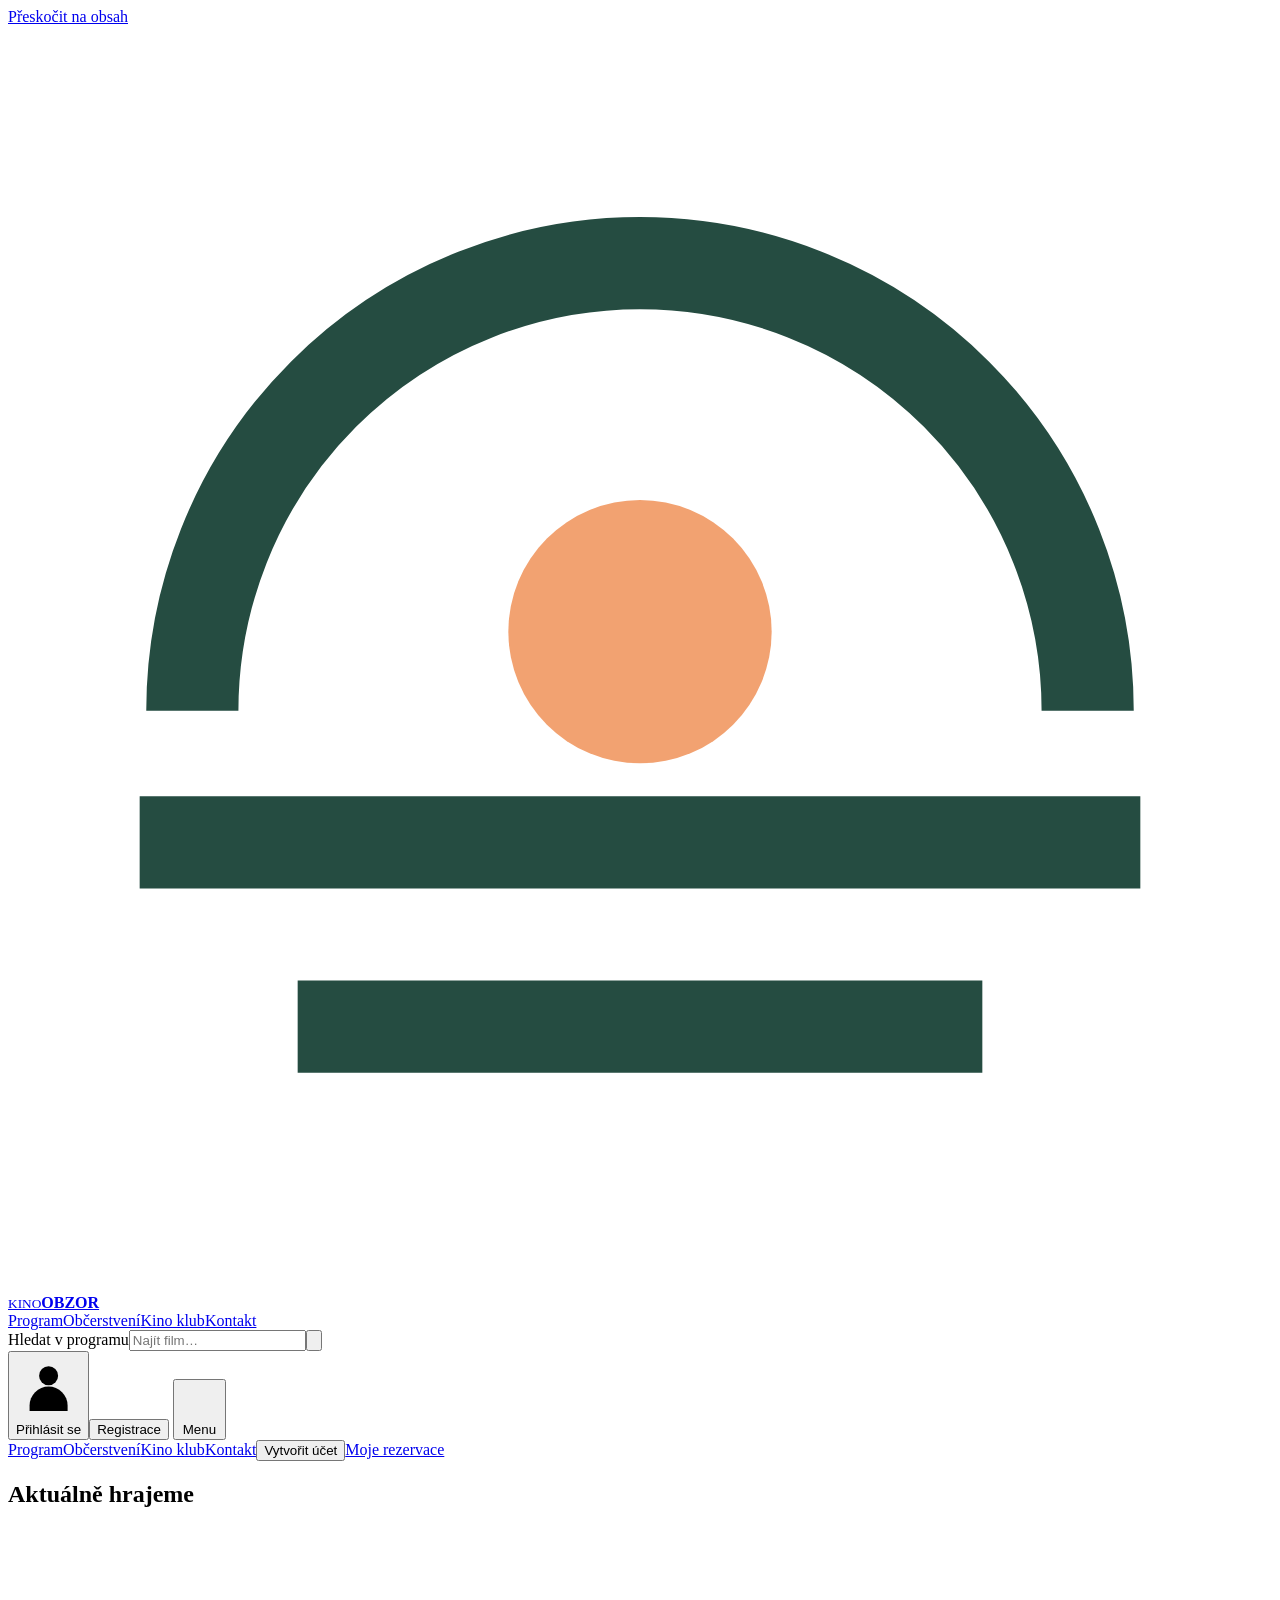
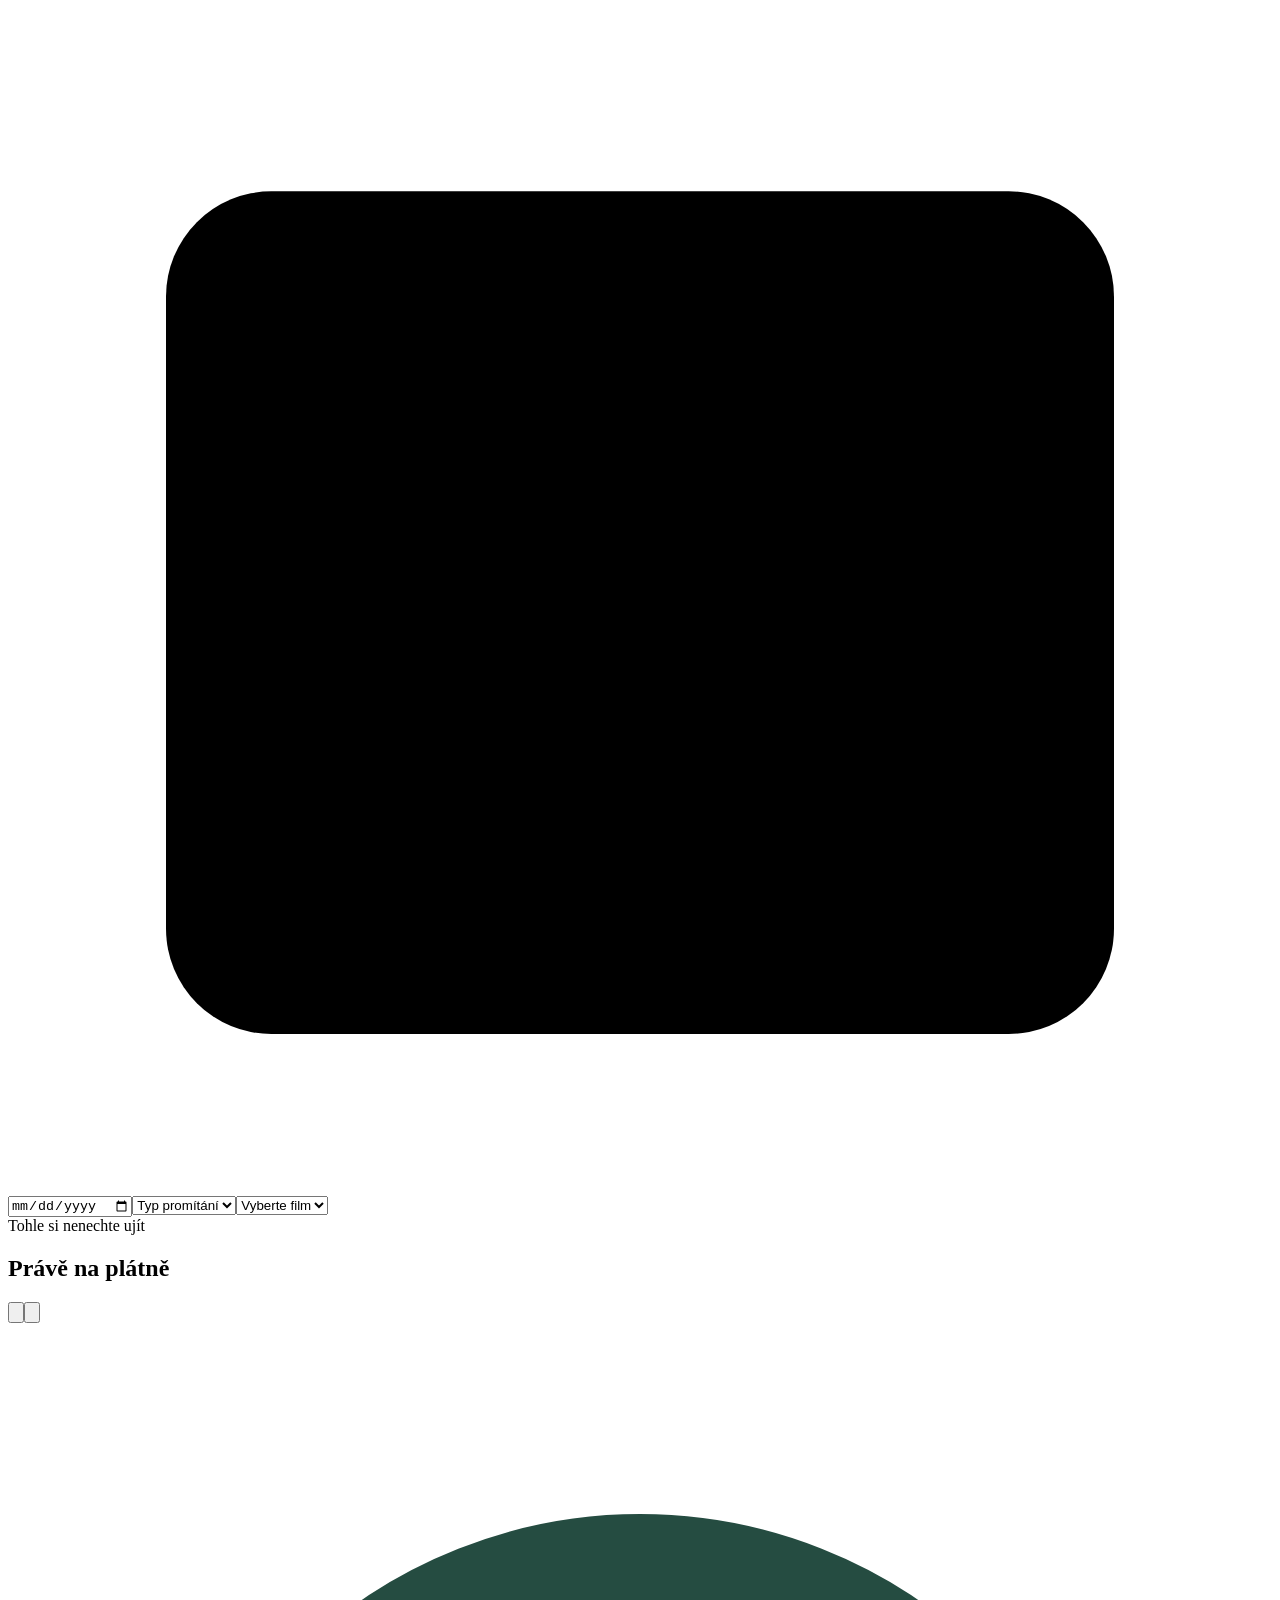
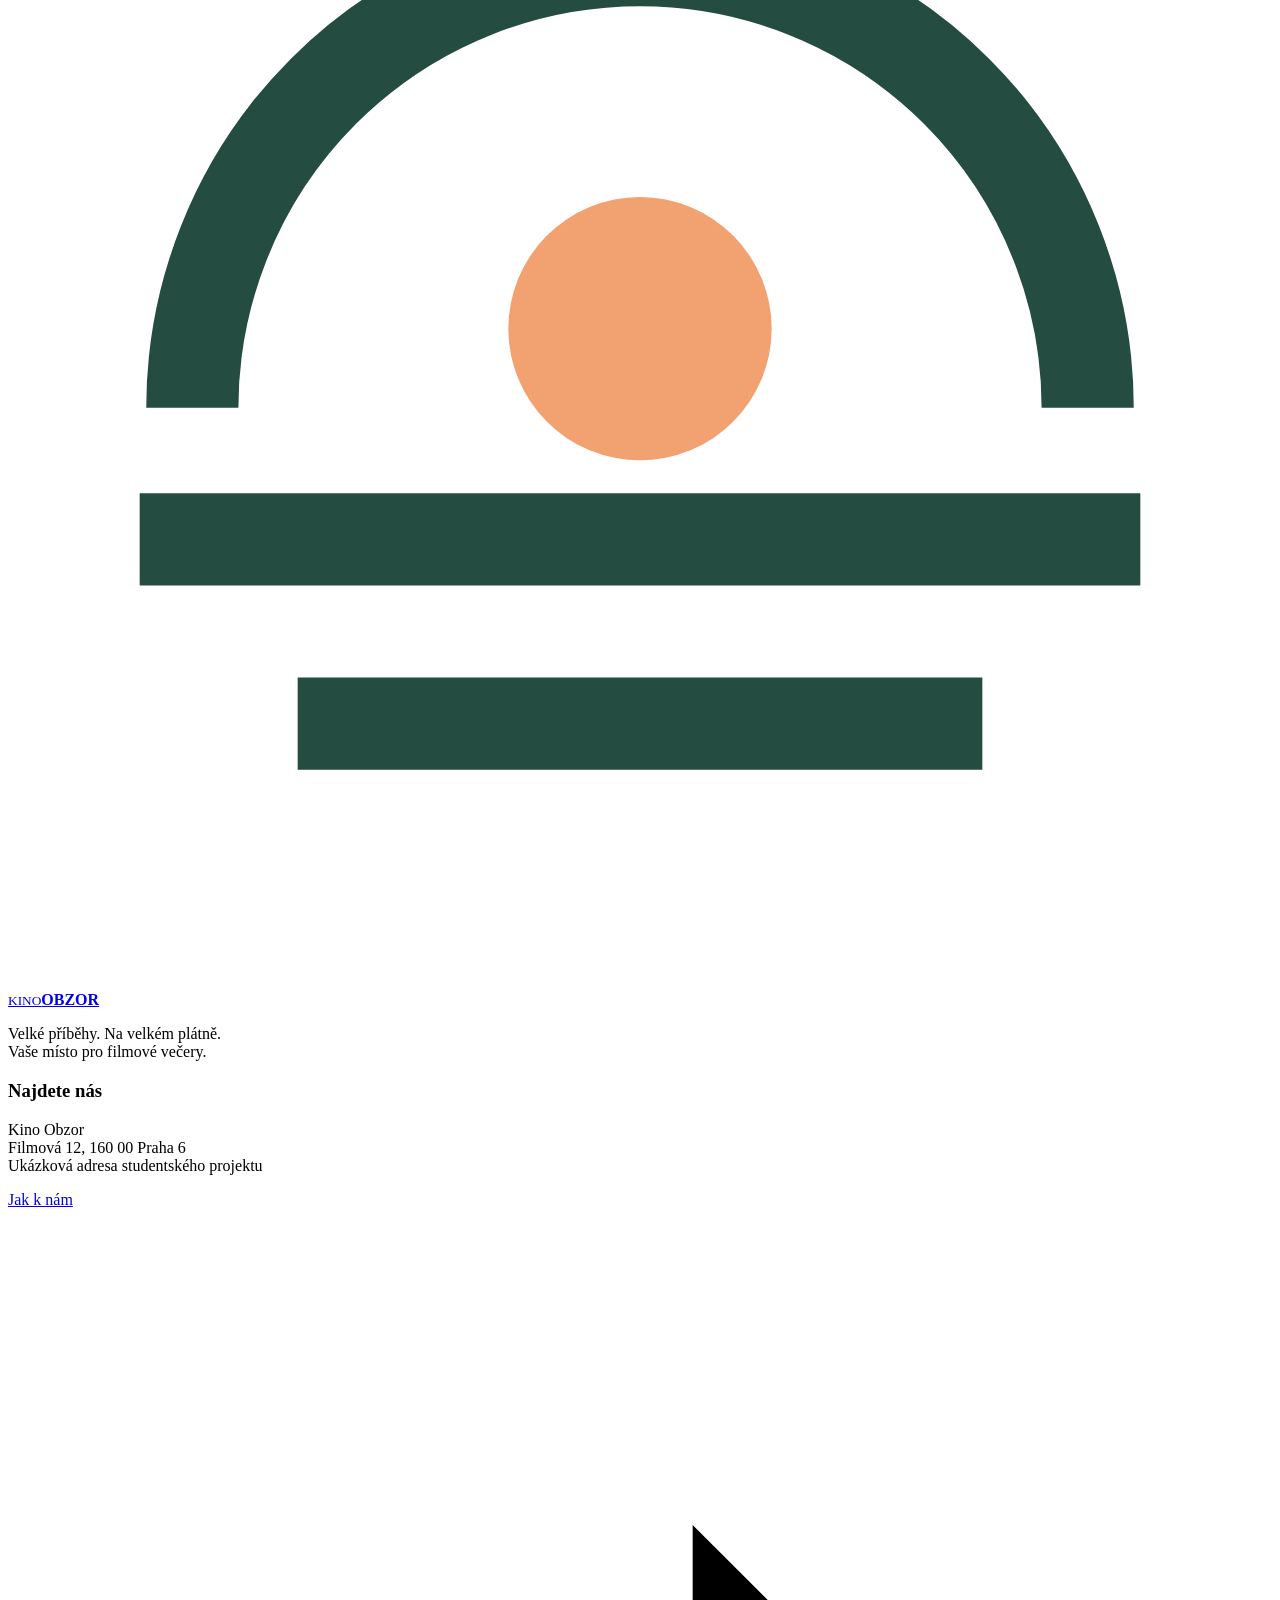
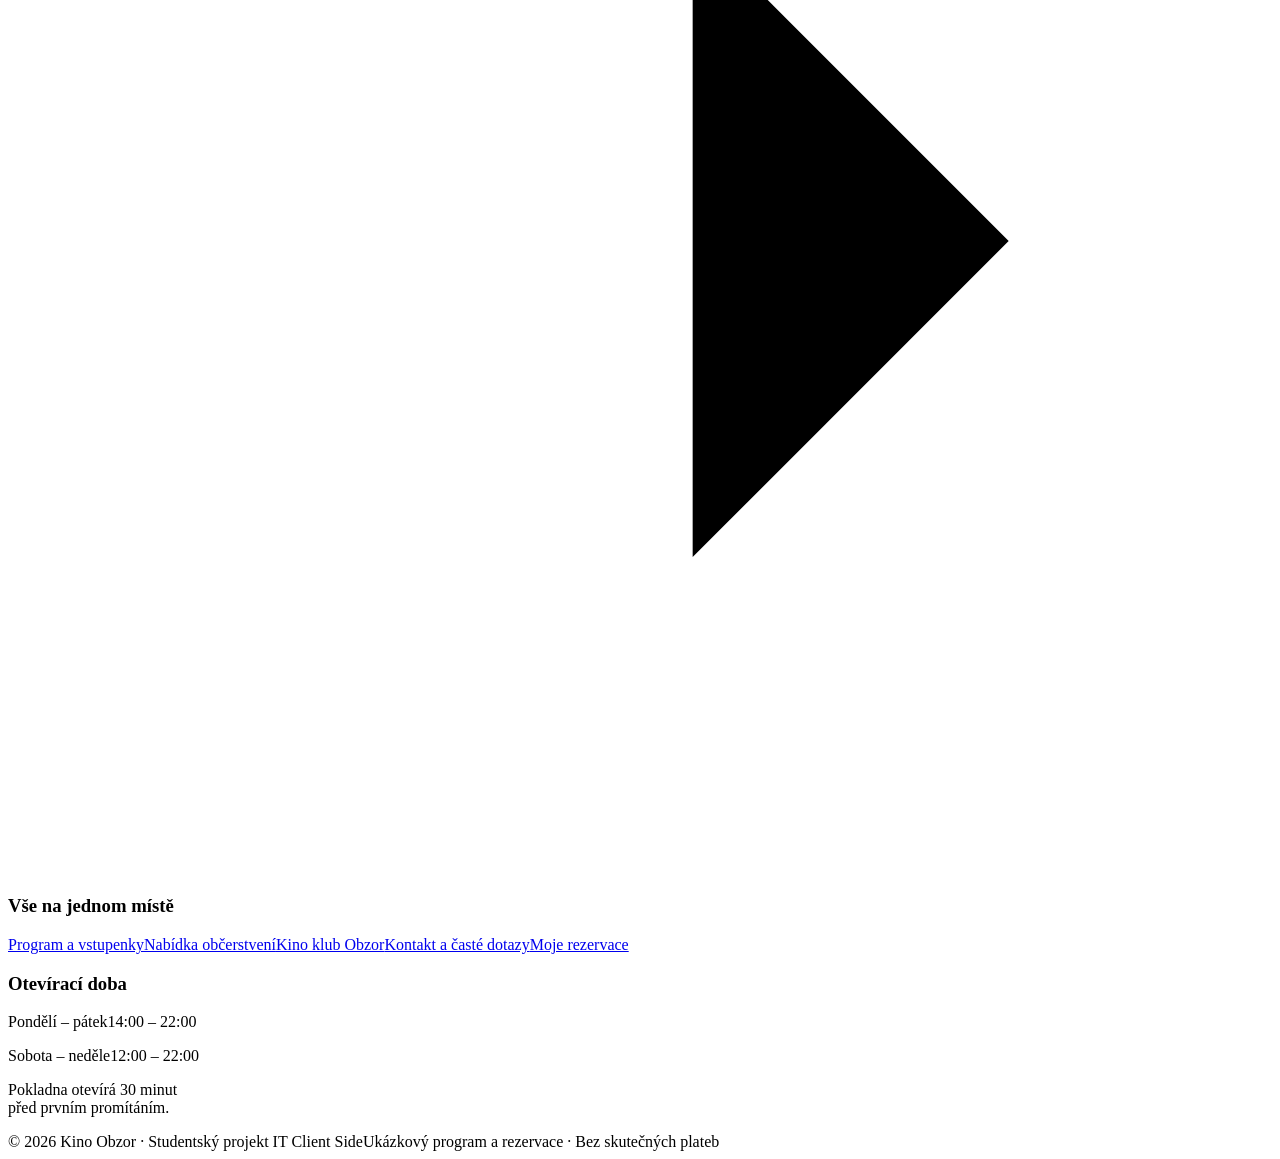
==== index.html @ e01faa25 "Add files via upload" ====
<!doctype html>
<html lang="cs"><head><meta charset="UTF-8"><meta name="viewport" content="width=device-width, initial-scale=1"><meta name="description" content="Kino Obzor: aktuální program, filmy, divadlo a koncerty. Vyberte si svůj příští filmový večer a rezervujte si místo."><meta name="theme-color" content="#101115"><title>Kino Obzor | Velké příběhy na velkém plátně</title><link rel="icon" href="assets/favicon.svg" type="image/svg+xml"><link rel="stylesheet" href="css/style.css?v=4"><link rel="stylesheet" href="css/multiplex.css?v=5"><link rel="stylesheet" href="css/motion.css?v=4"><script src="js/data.js?v=3" defer></script><script src="js/app.js?v=3" defer></script><link rel="stylesheet" href="css/variant.css"><script src="js/variant.js" defer></script></head><body class="page-index"><a class="skip-link" href="#main-content">Přeskočit na obsah</a>
<header class="site-header"><div class="container header-inner"><a class="brand" href="index.html" aria-label="Kino Obzor – úvodní stránka"><svg viewbox="0 0 48 48" aria-hidden="true"><path d="M7 26a17 17 0 0 1 34 0" fill="none" stroke="#254c41" stroke-width="3.5"></path><path d="M5 31h38M11 38h26" stroke="#254c41" stroke-width="3.5"></path><circle cx="24" cy="23" r="5" fill="#f2a271"></circle></svg><span class="brand-name"><small>KINO</small><b>OBZOR</b></span></a>
<nav class="desktop-nav" aria-label="Hlavní navigace"><a href="#program" aria-current="page">Program</a><a href="obcerstveni.html">Občerstvení</a><a href="kino-klub.html">Kino klub</a><a href="kontakt.html">Kontakt</a></nav>
<div class="header-actions"><form class="header-search" action="program.html" role="search"><label for="header-query" class="sr-only">Hledat v programu</label><input id="header-query" name="q" placeholder="Najít film…" maxlength="100"><button aria-label="Vyhledat film"><svg class="icon" viewbox="0 0 24 24" aria-hidden="true"><circle cx="10.5" cy="10.5" r="6.5"></circle><path d="m16 16 4 4"></path></svg></button></form>
<button class="login-link" data-auth="login"><svg class="icon" viewbox="0 0 24 24" aria-hidden="true"><circle cx="12" cy="8" r="3.5"></circle><path d="M5 21v-2a7 7 0 0 1 14 0v2"></path></svg><span>Přihlásit se</span></button><button class="btn" data-auth="register">Registrace</button>
<button class="menu-button" aria-expanded="false" aria-controls="mobile-nav"><svg class="icon" viewbox="0 0 24 24" aria-hidden="true"><path d="M4 6h16M4 12h16M4 18h16"></path></svg> Menu</button></div>
</div><nav id="mobile-nav" class="mobile-nav" aria-label="Mobilní navigace"><a href="#program" aria-current="page">Program</a><a href="obcerstveni.html">Občerstvení</a><a href="kino-klub.html">Kino klub</a><a href="kontakt.html">Kontakt</a><button data-auth="register">Vytvořit účet</button><a href="ucet.html">Moje rezervace</a></nav></header><main id="main-content" tabindex="-1"><noscript><p class="noscript-note">Pro interaktivní program, formuláře a rezervace prosím zapněte JavaScript.</p></noscript><div class="container"><section class="schedule" id="program"><h1>Aktuálně hrajeme</h1><div class="tools"><div id="day-tabs" aria-label="Začátek programu"></div><label class="calendar" title="Vybrat datum"><svg class="icon" viewBox="0 0 24 24"><rect x="3" y="5" width="18" height="16" rx="2"/><path d="M7 3v4m10-4v4M3 11h18"/></svg><input type="date" id="calendar" aria-label="Vybrat datum"></label><select id="format" aria-label="Typ promítání"><option value="">Typ promítání</option><option>2D</option><option>3D</option></select><select id="film" aria-label="Vyberte film"><option value="">Vyberte film</option></select></div><div id="lineup" aria-live="polite"></div><nav class="pagination" id="pages" aria-label="Stránkování programu"></nav></section><section class="poster-section" aria-labelledby="poster-heading"><div class="section-top poster-head"><div><span class="eyebrow muted">Tohle si nenechte ujít</span><h2 id="poster-heading">Právě na plátně</h2></div><div class="carousel-controls"><button class="icon-btn" id="poster-prev" aria-label="Předchozí filmy"><svg class="icon" viewbox="0 0 24 24" aria-hidden="true"><path d="m14 6-6 6 6 6"></path></svg></button><button class="icon-btn" id="poster-next" aria-label="Další filmy"><svg class="icon" viewbox="0 0 24 24" aria-hidden="true"><path d="m10 6 6 6-6 6"></path></svg></button></div></div><div class="poster-track" id="poster-track"></div></section></div></main><footer class="site-footer"><div class="container"><div class="footer-grid"><div><a class="brand" href="index.html" aria-label="Kino Obzor – úvodní stránka"><svg viewbox="0 0 48 48" aria-hidden="true"><path d="M7 26a17 17 0 0 1 34 0" fill="none" stroke="#254c41" stroke-width="3.5"></path><path d="M5 31h38M11 38h26" stroke="#254c41" stroke-width="3.5"></path><circle cx="24" cy="23" r="5" fill="#f2a271"></circle></svg><span class="brand-name"><small>KINO</small><b>OBZOR</b></span></a><p>Velké příběhy. Na velkém plátně.<br>Vaše místo pro filmové večery.</p></div><div><h3>Najdete nás</h3><p>Kino Obzor<br>Filmová 12, 160 00 Praha 6<br>Ukázková adresa studentského projektu</p><a href="kontakt.html" class="text-link">Jak k nám <svg class="icon" viewbox="0 0 24 24" aria-hidden="true"><path d="M5 12h14m-6-6 6 6-6 6"></path></svg></a></div><div><h3>Vše na jednom místě</h3><div class="footer-links"><a href="program.html">Program a vstupenky</a><a href="obcerstveni.html">Nabídka občerstvení</a><a href="kino-klub.html">Kino klub Obzor</a><a href="kontakt.html">Kontakt a časté dotazy</a><a href="ucet.html">Moje rezervace</a></div></div><div><h3>Otevírací doba</h3><p class="footer-hours"><span>Pondělí – pátek</span><span>14:00 – 22:00</span></p><p class="footer-hours"><span>Sobota – neděle</span><span>12:00 – 22:00</span></p><p style="margin-top:12px">Pokladna otevírá 30 minut<br>před prvním promítáním.</p></div></div><div class="footer-bottom"><span>© 2026 Kino Obzor · Studentský projekt IT Client Side</span><span>Ukázkový program a rezervace · Bez skutečných plateb</span></div></div></footer><dialog id="auth-dialog" class="dialog" aria-labelledby="auth-title"><button class="dialog-close" data-close-dialog aria-label="Zavřít okno"><svg class="icon" viewbox="0 0 24 24" aria-hidden="true"><path d="m6 6 12 12M6 18 18 6"></path></svg></button><span class="eyebrow">Kino klub Obzor</span><h2 id="auth-title">Vítejte zpátky.</h2><p id="auth-description">Přihlaste se a mějte své filmové večery na jednom místě.</p><form id="auth-form" novalidate><div class="form-field" id="auth-name-field" hidden><label for="auth-name">Vaše jméno</label><input id="auth-name" name="name" autocomplete="given-name" maxlength="60"><span class="form-error" id="auth-name-error"></span></div><div class="form-field"><label for="auth-email">E-mail</label><input id="auth-email" name="email" type="email" autocomplete="email" required maxlength="150" placeholder="vas@email.cz" aria-describedby="auth-email-error"><span class="form-error" id="auth-email-error"></span></div><div class="form-field" id="auth-password-field"><label for="auth-password">Heslo</label><input id="auth-password" name="password" type="password" autocomplete="current-password" required minlength="8" maxlength="128" placeholder="Alespoň 8 znaků" aria-describedby="auth-password-error"><span class="form-error" id="auth-password-error"></span></div><div class="form-field" id="auth-confirm-field" hidden><label for="auth-confirm">Heslo znovu</label><input id="auth-confirm" name="confirm" type="password" autocomplete="new-password" maxlength="128" aria-describedby="auth-confirm-error"><span class="form-error" id="auth-confirm-error"></span></div><button class="forgot-button" type="button" data-auth="reset">Zapomenuté heslo?</button><div id="auth-error" class="form-error" role="alert"></div><button id="auth-submit" type="submit" class="btn full-width">Přihlásit se <svg class="icon" viewbox="0 0 24 24" aria-hidden="true"><path d="M5 12h14m-6-6 6 6-6 6"></path></svg></button></form><div id="auth-switch" class="dialog-switch"></div><p class="demo-note">Studentská demonstrace: použijte smyšlený e-mail a testovací heslo. Účet funguje pouze v tomto prohlížeči. Nevzniká skutečný účet kina.</p></dialog>
<dialog id="trailer-dialog" class="dialog trailer-dialog" aria-labelledby="trailer-title"><button class="dialog-close" data-close-dialog aria-label="Zavřít ukázku"><svg class="icon" viewbox="0 0 24 24" aria-hidden="true"><path d="m6 6 12 12M6 18 18 6"></path></svg></button><span class="eyebrow">Malá ochutnávka příběhu</span><h2 id="trailer-title">Filmová ukázka</h2><div id="trailer-content"></div><p class="trailer-note">Autorská textová upoutávka k fiktivnímu filmu. V hotovém webu zde může být přehrávač skutečného traileru.</p></dialog>
<dialog id="confirm-dialog" class="dialog confirmation-dialog" aria-labelledby="confirm-title"><h2 id="confirm-title">Zrušit rezervaci?</h2><p>Vybraná místa se znovu uvolní. Tuto rezervaci pak už nebude možné obnovit.</p><div class="action-row"><button class="btn btn-light" data-close-dialog>Ponechat rezervaci</button><button id="confirm-cancel" class="btn">Zrušit rezervaci</button></div></dialog>
<div id="toast" class="toast" role="status" hidden></div></body></html>
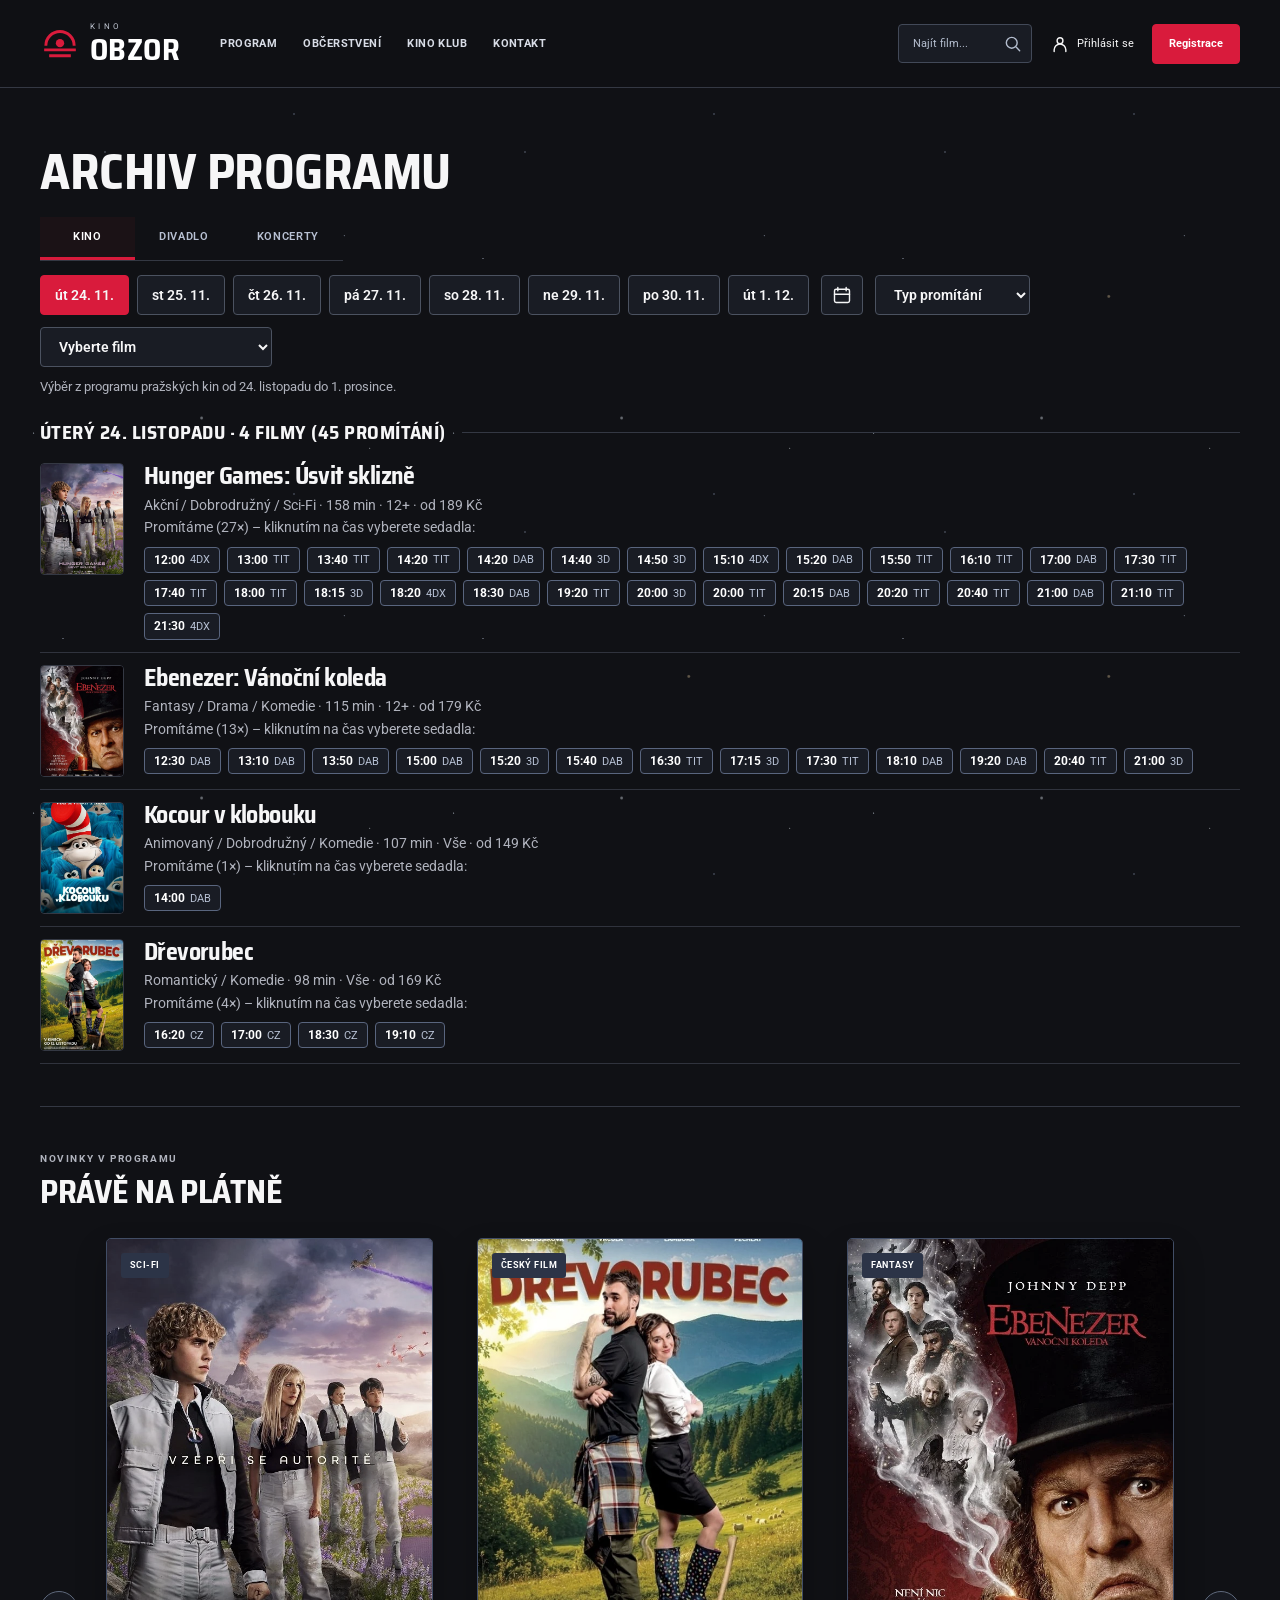
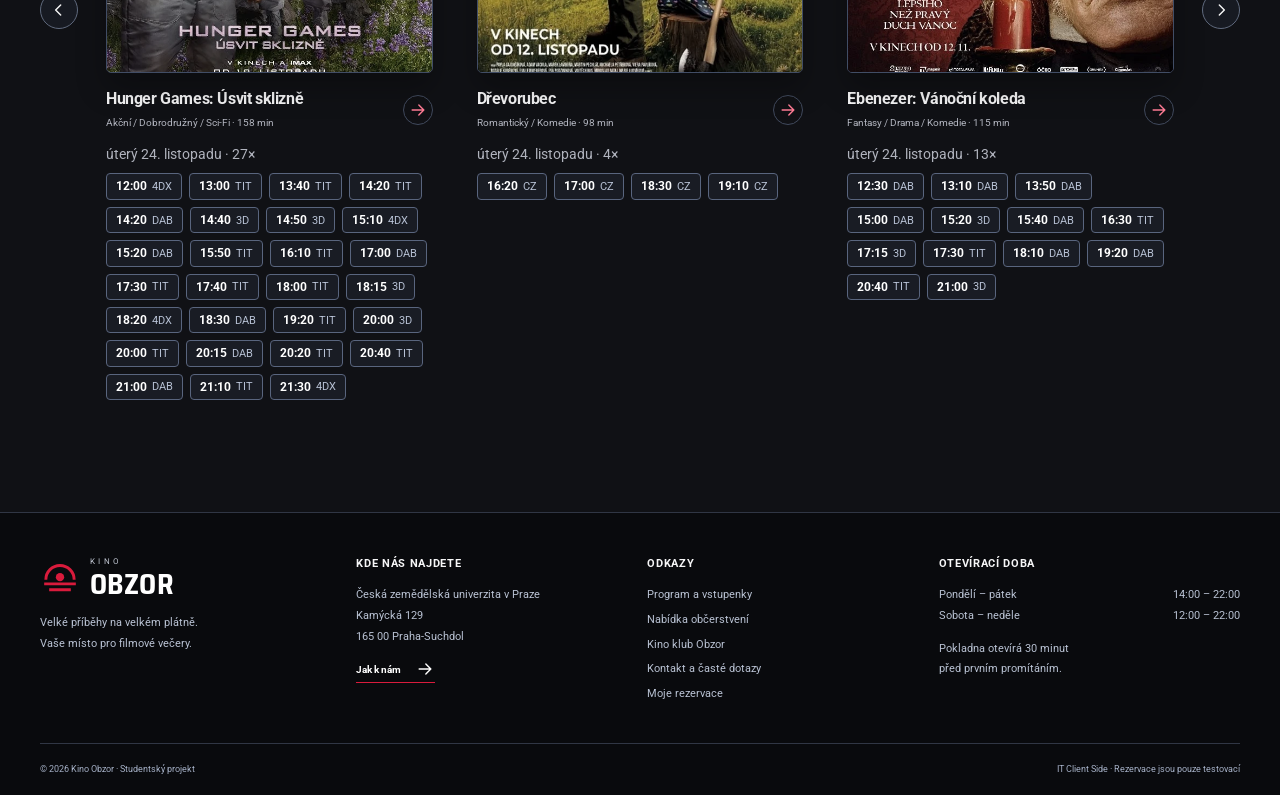
==== commit faea62e8: "Add files via upload" ====
--- a/index.html
+++ b/index.html
@@ -1,11 +1,215 @@
-<!doctype html>
-<html lang="cs"><head><meta charset="UTF-8"><meta name="viewport" content="width=device-width, initial-scale=1"><meta name="description" content="Kino Obzor: aktuální program, filmy, divadlo a koncerty. Vyberte si svůj příští filmový večer a rezervujte si místo."><meta name="theme-color" content="#101115"><title>Kino Obzor | Velké příběhy na velkém plátně</title><link rel="icon" href="assets/favicon.svg" type="image/svg+xml"><link rel="stylesheet" href="css/style.css?v=4"><link rel="stylesheet" href="css/multiplex.css?v=5"><link rel="stylesheet" href="css/motion.css?v=4"><script src="js/data.js?v=3" defer></script><script src="js/app.js?v=3" defer></script><link rel="stylesheet" href="css/variant.css"><script src="js/variant.js" defer></script></head><body class="page-index"><a class="skip-link" href="#main-content">Přeskočit na obsah</a>
-<header class="site-header"><div class="container header-inner"><a class="brand" href="index.html" aria-label="Kino Obzor – úvodní stránka"><svg viewbox="0 0 48 48" aria-hidden="true"><path d="M7 26a17 17 0 0 1 34 0" fill="none" stroke="#254c41" stroke-width="3.5"></path><path d="M5 31h38M11 38h26" stroke="#254c41" stroke-width="3.5"></path><circle cx="24" cy="23" r="5" fill="#f2a271"></circle></svg><span class="brand-name"><small>KINO</small><b>OBZOR</b></span></a>
-<nav class="desktop-nav" aria-label="Hlavní navigace"><a href="#program" aria-current="page">Program</a><a href="obcerstveni.html">Občerstvení</a><a href="kino-klub.html">Kino klub</a><a href="kontakt.html">Kontakt</a></nav>
-<div class="header-actions"><form class="header-search" action="program.html" role="search"><label for="header-query" class="sr-only">Hledat v programu</label><input id="header-query" name="q" placeholder="Najít film…" maxlength="100"><button aria-label="Vyhledat film"><svg class="icon" viewbox="0 0 24 24" aria-hidden="true"><circle cx="10.5" cy="10.5" r="6.5"></circle><path d="m16 16 4 4"></path></svg></button></form>
-<button class="login-link" data-auth="login"><svg class="icon" viewbox="0 0 24 24" aria-hidden="true"><circle cx="12" cy="8" r="3.5"></circle><path d="M5 21v-2a7 7 0 0 1 14 0v2"></path></svg><span>Přihlásit se</span></button><button class="btn" data-auth="register">Registrace</button>
-<button class="menu-button" aria-expanded="false" aria-controls="mobile-nav"><svg class="icon" viewbox="0 0 24 24" aria-hidden="true"><path d="M4 6h16M4 12h16M4 18h16"></path></svg> Menu</button></div>
-</div><nav id="mobile-nav" class="mobile-nav" aria-label="Mobilní navigace"><a href="#program" aria-current="page">Program</a><a href="obcerstveni.html">Občerstvení</a><a href="kino-klub.html">Kino klub</a><a href="kontakt.html">Kontakt</a><button data-auth="register">Vytvořit účet</button><a href="ucet.html">Moje rezervace</a></nav></header><main id="main-content" tabindex="-1"><noscript><p class="noscript-note">Pro interaktivní program, formuláře a rezervace prosím zapněte JavaScript.</p></noscript><div class="container"><section class="schedule" id="program"><h1>Aktuálně hrajeme</h1><div class="tools"><div id="day-tabs" aria-label="Začátek programu"></div><label class="calendar" title="Vybrat datum"><svg class="icon" viewBox="0 0 24 24"><rect x="3" y="5" width="18" height="16" rx="2"/><path d="M7 3v4m10-4v4M3 11h18"/></svg><input type="date" id="calendar" aria-label="Vybrat datum"></label><select id="format" aria-label="Typ promítání"><option value="">Typ promítání</option><option>2D</option><option>3D</option></select><select id="film" aria-label="Vyberte film"><option value="">Vyberte film</option></select></div><div id="lineup" aria-live="polite"></div><nav class="pagination" id="pages" aria-label="Stránkování programu"></nav></section><section class="poster-section" aria-labelledby="poster-heading"><div class="section-top poster-head"><div><span class="eyebrow muted">Tohle si nenechte ujít</span><h2 id="poster-heading">Právě na plátně</h2></div><div class="carousel-controls"><button class="icon-btn" id="poster-prev" aria-label="Předchozí filmy"><svg class="icon" viewbox="0 0 24 24" aria-hidden="true"><path d="m14 6-6 6 6 6"></path></svg></button><button class="icon-btn" id="poster-next" aria-label="Další filmy"><svg class="icon" viewbox="0 0 24 24" aria-hidden="true"><path d="m10 6 6 6-6 6"></path></svg></button></div></div><div class="poster-track" id="poster-track"></div></section></div></main><footer class="site-footer"><div class="container"><div class="footer-grid"><div><a class="brand" href="index.html" aria-label="Kino Obzor – úvodní stránka"><svg viewbox="0 0 48 48" aria-hidden="true"><path d="M7 26a17 17 0 0 1 34 0" fill="none" stroke="#254c41" stroke-width="3.5"></path><path d="M5 31h38M11 38h26" stroke="#254c41" stroke-width="3.5"></path><circle cx="24" cy="23" r="5" fill="#f2a271"></circle></svg><span class="brand-name"><small>KINO</small><b>OBZOR</b></span></a><p>Velké příběhy. Na velkém plátně.<br>Vaše místo pro filmové večery.</p></div><div><h3>Najdete nás</h3><p>Kino Obzor<br>Filmová 12, 160 00 Praha 6<br>Ukázková adresa studentského projektu</p><a href="kontakt.html" class="text-link">Jak k nám <svg class="icon" viewbox="0 0 24 24" aria-hidden="true"><path d="M5 12h14m-6-6 6 6-6 6"></path></svg></a></div><div><h3>Vše na jednom místě</h3><div class="footer-links"><a href="program.html">Program a vstupenky</a><a href="obcerstveni.html">Nabídka občerstvení</a><a href="kino-klub.html">Kino klub Obzor</a><a href="kontakt.html">Kontakt a časté dotazy</a><a href="ucet.html">Moje rezervace</a></div></div><div><h3>Otevírací doba</h3><p class="footer-hours"><span>Pondělí – pátek</span><span>14:00 – 22:00</span></p><p class="footer-hours"><span>Sobota – neděle</span><span>12:00 – 22:00</span></p><p style="margin-top:12px">Pokladna otevírá 30 minut<br>před prvním promítáním.</p></div></div><div class="footer-bottom"><span>© 2026 Kino Obzor · Studentský projekt IT Client Side</span><span>Ukázkový program a rezervace · Bez skutečných plateb</span></div></div></footer><dialog id="auth-dialog" class="dialog" aria-labelledby="auth-title"><button class="dialog-close" data-close-dialog aria-label="Zavřít okno"><svg class="icon" viewbox="0 0 24 24" aria-hidden="true"><path d="m6 6 12 12M6 18 18 6"></path></svg></button><span class="eyebrow">Kino klub Obzor</span><h2 id="auth-title">Vítejte zpátky.</h2><p id="auth-description">Přihlaste se a mějte své filmové večery na jednom místě.</p><form id="auth-form" novalidate><div class="form-field" id="auth-name-field" hidden><label for="auth-name">Vaše jméno</label><input id="auth-name" name="name" autocomplete="given-name" maxlength="60"><span class="form-error" id="auth-name-error"></span></div><div class="form-field"><label for="auth-email">E-mail</label><input id="auth-email" name="email" type="email" autocomplete="email" required maxlength="150" placeholder="vas@email.cz" aria-describedby="auth-email-error"><span class="form-error" id="auth-email-error"></span></div><div class="form-field" id="auth-password-field"><label for="auth-password">Heslo</label><input id="auth-password" name="password" type="password" autocomplete="current-password" required minlength="8" maxlength="128" placeholder="Alespoň 8 znaků" aria-describedby="auth-password-error"><span class="form-error" id="auth-password-error"></span></div><div class="form-field" id="auth-confirm-field" hidden><label for="auth-confirm">Heslo znovu</label><input id="auth-confirm" name="confirm" type="password" autocomplete="new-password" maxlength="128" aria-describedby="auth-confirm-error"><span class="form-error" id="auth-confirm-error"></span></div><button class="forgot-button" type="button" data-auth="reset">Zapomenuté heslo?</button><div id="auth-error" class="form-error" role="alert"></div><button id="auth-submit" type="submit" class="btn full-width">Přihlásit se <svg class="icon" viewbox="0 0 24 24" aria-hidden="true"><path d="M5 12h14m-6-6 6 6-6 6"></path></svg></button></form><div id="auth-switch" class="dialog-switch"></div><p class="demo-note">Studentská demonstrace: použijte smyšlený e-mail a testovací heslo. Účet funguje pouze v tomto prohlížeči. Nevzniká skutečný účet kina.</p></dialog>
-<dialog id="trailer-dialog" class="dialog trailer-dialog" aria-labelledby="trailer-title"><button class="dialog-close" data-close-dialog aria-label="Zavřít ukázku"><svg class="icon" viewbox="0 0 24 24" aria-hidden="true"><path d="m6 6 12 12M6 18 18 6"></path></svg></button><span class="eyebrow">Malá ochutnávka příběhu</span><h2 id="trailer-title">Filmová ukázka</h2><div id="trailer-content"></div><p class="trailer-note">Autorská textová upoutávka k fiktivnímu filmu. V hotovém webu zde může být přehrávač skutečného traileru.</p></dialog>
-<dialog id="confirm-dialog" class="dialog confirmation-dialog" aria-labelledby="confirm-title"><h2 id="confirm-title">Zrušit rezervaci?</h2><p>Vybraná místa se znovu uvolní. Tuto rezervaci pak už nebude možné obnovit.</p><div class="action-row"><button class="btn btn-light" data-close-dialog>Ponechat rezervaci</button><button id="confirm-cancel" class="btn">Zrušit rezervaci</button></div></dialog>
-<div id="toast" class="toast" role="status" hidden></div></body></html>+<!DOCTYPE html>
+<html lang="cs">
+  <head>
+    <meta charset="UTF-8">
+    <meta name="viewport" content="width=device-width, initial-scale=1.0">
+    <meta name="description" content="Kino Obzor – aktuální program, filmy, divadlo a koncerty. Vyberte si projekci a rezervujte si místa.">
+    <title>Kino Obzor | Velké příběhy na velkém plátně</title>
+    <link rel="icon" href="assets/favicon.svg" type="image/svg+xml">
+    <link rel="stylesheet" href="css/style.css">
+    <script src="js/kino.js" defer></script>
+    <script src="js/variant.js" defer></script><link rel="stylesheet" href="css/variant.css">
+  </head>
+  <body class="page-index">
+    <header class="site-header">
+      <div class="container header-inner">
+        <a class="brand" href="index.html">
+          <svg viewBox="0 0 48 48">
+            <path d="M7 26a17 17 0 0 1 34 0" fill="none" stroke="#d91b3c" stroke-width="3.5"></path>
+            <path d="M5 31h38M11 38h26" stroke="#d91b3c" stroke-width="3.5"></path>
+            <circle cx="24" cy="23" r="5" fill="#d91b3c"></circle>
+          </svg>
+          <span class="brand-name">
+            <small>KINO</small>
+            <b>OBZOR</b>
+          </span>
+        </a>
+        <nav class="desktop-nav">
+          <a href="program.html">Program</a>
+          <a href="obcerstveni.html">Občerstvení</a>
+          <a href="kino-klub.html">Kino klub</a>
+          <a href="kontakt.html">Kontakt</a>
+        </nav>
+        <div class="header-actions">
+          <form class="header-search" action="program.html">
+            <input id="header-query" name="q" placeholder="Najít film..." maxlength="80">
+            <button type="submit" aria-label="Hledat">
+              <svg class="icon" viewBox="0 0 24 24">
+                <circle cx="10.5" cy="10.5" r="6.5"></circle>
+                <path d="m16 16 4 4"></path>
+              </svg>
+            </button>
+          </form>
+          <button type="button" class="login-link" data-auth="login">
+            <svg class="icon" viewBox="0 0 24 24">
+              <circle cx="12" cy="8" r="3.5"></circle>
+              <path d="M5 21v-2a7 7 0 0 1 14 0v2"></path>
+            </svg>
+            <span>Přihlásit se</span>
+          </button>
+          <button type="button" class="btn" data-auth="register">Registrace</button>
+          <button type="button" class="menu-button" aria-expanded="false">
+            <svg class="icon" viewBox="0 0 24 24">
+              <path d="M4 6h16M4 12h16M4 18h16"></path>
+            </svg>
+            Menu
+          </button>
+        </div>
+      </div>
+      <nav id="mobile-nav" class="mobile-nav">
+        <a href="program.html">Program</a>
+        <a href="obcerstveni.html">Občerstvení</a>
+        <a href="kino-klub.html">Kino klub</a>
+        <a href="kontakt.html">Kontakt</a>
+        <button type="button" data-auth="register">Vytvořit účet</button>
+        <a href="ucet.html">Moje rezervace</a>
+      </nav>
+    </header>
+    <main id="main-content">
+      <div class="container hero-wrap">
+        <section class="schedule" id="program"><h1 id="schedule-title">Aktuálně hrajeme</h1><div class="segmented" aria-label="Druh události"><button type="button" data-kind="kino" aria-pressed="true">Kino</button><button type="button" data-kind="divadlo" aria-pressed="false">Divadlo</button><button type="button" data-kind="koncert" aria-pressed="false">Koncerty</button></div><div class="tools"><div id="day-tabs" aria-label="Začátek programu"></div><label class="calendar" title="Vybrat datum"><svg class="icon" viewBox="0 0 24 24"><rect x="3" y="5" width="18" height="16" rx="2"/><path d="M7 3v4m10-4v4M3 11h18"/></svg><input type="date" id="calendar" aria-label="Vybrat datum"></label><select id="format" aria-label="Typ promítání"><option value="">Typ promítání</option><option>2D</option><option>3D</option><option>4DX 2D</option></select><select id="film" aria-label="Vyberte film"><option value="">Vyberte film</option></select></div><p id="period" class="muted"></p><div id="lineup" aria-live="polite"></div><nav class="pagination" id="pages" aria-label="Stránkování programu"></nav></section>
+
+<section class="poster-section">
+          <div class="section-top poster-head">
+            <div>
+              <span class="section-label muted">Novinky v programu</span>
+              <h2 id="poster-heading">Právě na plátně</h2>
+            </div>
+            <div class="carousel-controls">
+              <button type="button" class="icon-btn" id="poster-prev" aria-label="Předchozí filmy">
+                <svg class="icon" viewBox="0 0 24 24">
+                  <path d="m14 6-6 6 6 6"></path>
+                </svg>
+              </button>
+              <button type="button" class="icon-btn" id="poster-next" aria-label="Další filmy">
+                <svg class="icon" viewBox="0 0 24 24">
+                  <path d="m10 6 6 6-6 6"></path>
+                </svg>
+              </button>
+            </div>
+          </div>
+          <div class="poster-track" id="poster-track"></div>
+        </section>
+
+
+      </div>
+    </main>
+    <footer class="site-footer">
+      <div class="container">
+        <div class="footer-grid">
+          <div>
+            <a class="brand" href="index.html">
+              <svg viewBox="0 0 48 48">
+                <path d="M7 26a17 17 0 0 1 34 0" fill="none" stroke="#d91b3c" stroke-width="3.5"></path>
+                <path d="M5 31h38M11 38h26" stroke="#d91b3c" stroke-width="3.5"></path>
+                <circle cx="24" cy="23" r="5" fill="#d91b3c"></circle>
+              </svg>
+              <span class="brand-name">
+                <small>KINO</small>
+                <b>OBZOR</b>
+              </span>
+            </a>
+            <p>
+              Velké příběhy na velkém plátně.<br>
+              Vaše místo pro filmové večery.
+            </p>
+          </div>
+          <div>
+            <h3>Kde nás najdete</h3>
+            <p>
+              Česká zemědělská univerzita v Praze<br>
+              Kamýcká 129<br>
+              165 00 Praha-Suchdol
+            </p>
+            <a href="kontakt.html" class="text-link">
+              Jak k nám
+              <svg class="icon" viewBox="0 0 24 24">
+                <path d="M5 12h14m-6-6 6 6-6 6"></path>
+              </svg>
+            </a>
+          </div>
+          <div>
+            <h3>Odkazy</h3>
+            <div class="footer-links">
+              <a href="program.html">Program a vstupenky</a>
+              <a href="obcerstveni.html">Nabídka občerstvení</a>
+              <a href="kino-klub.html">Kino klub Obzor</a>
+              <a href="kontakt.html">Kontakt a časté dotazy</a>
+              <a href="ucet.html">Moje rezervace</a>
+            </div>
+          </div>
+          <div>
+            <h3>Otevírací doba</h3>
+            <p class="footer-hours">
+              <span>Pondělí – pátek</span>
+              <span>14:00 – 22:00</span>
+            </p>
+            <p class="footer-hours">
+              <span>Sobota – neděle</span>
+              <span>12:00 – 22:00</span>
+            </p>
+            <p class="opening-note">
+              Pokladna otevírá 30 minut<br>
+              před prvním promítáním.
+            </p>
+          </div>
+        </div>
+        <div class="footer-bottom">
+          <span>© 2026 Kino Obzor · Studentský projekt</span>
+          <span>IT Client Side · Rezervace jsou pouze testovací</span>
+        </div>
+      </div>
+    </footer>
+    <dialog id="auth-dialog" class="dialog">
+      <button type="button" class="dialog-close" data-close-dialog aria-label="Zavřít">
+        <svg class="icon" viewBox="0 0 24 24">
+          <path d="m6 6 12 12M6 18 18 6"></path>
+        </svg>
+      </button>
+      <span class="section-label">Kino klub Obzor</span>
+      <h2 id="auth-title">Přihlášení</h2>
+      <p id="auth-description">Přihlaste se ke svému účtu a spravujte své rezervace.</p>
+      <form id="auth-form" novalidate>
+        <div class="form-field" id="auth-name-field" hidden>
+          <label for="auth-name">Jméno</label>
+          <input id="auth-name" name="name" maxlength="60">
+          <span class="form-error" id="auth-name-error"></span>
+        </div>
+        <div class="form-field">
+          <label for="auth-email">E-mail</label>
+          <input id="auth-email" name="email" type="email" required placeholder="vas@email.cz">
+          <span class="form-error" id="auth-email-error"></span>
+        </div>
+        <div class="form-field" id="auth-password-field">
+          <label for="auth-password">Heslo</label>
+          <input id="auth-password" name="password" type="password" required minlength="6" placeholder="Alespoň 6 znaků">
+          <span class="form-error" id="auth-password-error"></span>
+        </div>
+        <div class="form-field" id="auth-confirm-field" hidden>
+          <label for="auth-confirm">Heslo znovu</label>
+          <input id="auth-confirm" name="confirm" type="password">
+          <span class="form-error" id="auth-confirm-error"></span>
+        </div>
+        <button class="forgot-button" type="button" data-auth="reset">Zapomenuté heslo?</button>
+        <div id="auth-error" class="form-error"></div>
+        <button id="auth-submit" type="submit" class="btn full-width">Přihlásit se</button>
+      </form>
+      <div id="auth-switch" class="dialog-switch"></div>
+      <p class="demo-note">
+        Účet se ukládá pouze lokálně v prohlížeči (localStorage).
+      </p>
+    </dialog>
+    <dialog id="trailer-dialog" class="dialog trailer-dialog">
+      <button type="button" class="dialog-close" data-close-dialog aria-label="Zavřít">
+        <svg class="icon" viewBox="0 0 24 24">
+          <path d="m6 6 12 12M6 18 18 6"></path>
+        </svg>
+      </button>
+      <span class="section-label">Ukázka filmu</span>
+      <h2 id="trailer-title">Filmová ukázka</h2>
+      <div id="trailer-content"></div>
+      <p class="trailer-note">Textová upoutávka k filmu.</p>
+    </dialog>
+    <div id="toast" class="toast" hidden></div>
+  </body>
+</html>
--- a/css/style.css
+++ b/css/style.css
@@ -0,0 +1,2795 @@
+/* Fonty */
+@font-face {
+  font-family: "Roboto";
+  src: url("../assets/roboto.woff2") format("woff2");
+  font-weight: 400 700;
+  font-display: swap;
+}
+
+@font-face {
+  font-family: "Saira Semi Condensed";
+  src: url("../assets/saira.ttf") format("truetype");
+  font-weight: 700;
+  font-display: swap;
+}
+
+:root {
+  --bg: #101115;
+  --text: #f6f6f7;
+  --muted: #b0b3bd;
+  --border: #343843;
+  --card-bg: #191c24;
+  --card-bg-alt: #262a35;
+  --accent: #d91b3c;
+  --accent-hover: #e42340;
+  --font-body: "Roboto", "Helvetica Neue", Helvetica, Arial, sans-serif;
+  --font-display: "Saira Semi Condensed", "Arial Narrow", Arial, sans-serif;
+  --shadow: 0 24px 80px rgba(0, 0, 0, 0.55);
+}
+
+* {
+  box-sizing: border-box;
+}
+
+html {
+  background: var(--bg);
+  scroll-behavior: smooth;
+  scroll-padding-top: 105px;
+}
+
+body {
+  margin: 0;
+  background: transparent;
+  color: var(--text);
+  font-family: var(--font-body);
+  font-size: 15px;
+  line-height: 1.6;
+  position: relative;
+  z-index: 0;
+}
+
+body.modal-open {
+  overflow: hidden;
+}
+
+/* Jemne hvezdne pozadi */
+body::before {
+  content: "";
+  position: fixed;
+  top: 0;
+  right: 0;
+  bottom: 0;
+  left: 0;
+  pointer-events: none;
+  background-repeat: repeat;
+  z-index: -1;
+  opacity: 0.55;
+  background-size: 420px 380px;
+  background-image:
+    radial-gradient(1px 1px at 8% 14%, rgba(230, 240, 255, 0.75) 50%, transparent 100%),
+    radial-gradient(1px 1px at 25% 40%, rgba(210, 225, 255, 0.6) 50%, transparent 100%),
+    radial-gradient(2px 2px at 48% 10%, rgba(235, 245, 255, 0.7) 40%, transparent 100%),
+    radial-gradient(1px 1px at 70% 30%, rgba(200, 220, 255, 0.6) 50%, transparent 100%),
+    radial-gradient(1px 1px at 88% 18%, rgba(240, 248, 255, 0.7) 50%, transparent 100%),
+    radial-gradient(1px 1px at 15% 68%, rgba(225, 235, 255, 0.6) 50%, transparent 100%),
+    radial-gradient(2px 2px at 64% 78%, rgba(255, 225, 175, 0.6) 40%, transparent 100%),
+    radial-gradient(1px 1px at 82% 62%, rgba(220, 235, 255, 0.65) 50%, transparent 100%);
+  animation: stars 8s ease-in-out infinite alternate;
+}
+
+@keyframes stars {
+  from { opacity: 0.35; }
+  to { opacity: 0.65; }
+}
+
+::selection {
+  background: var(--accent);
+  color: #fff;
+}
+
+button,
+input,
+select,
+textarea {
+  font: inherit;
+  border-radius: 4px;
+}
+
+a {
+  color: inherit;
+  text-decoration: none;
+}
+
+button {
+  cursor: pointer;
+  color: inherit;
+}
+
+button:disabled {
+  cursor: not-allowed;
+  opacity: 0.5;
+}
+
+img {
+  max-width: 100%;
+  display: block;
+}
+
+a:focus-visible,
+button:focus-visible,
+input:focus-visible,
+select:focus-visible,
+textarea:focus-visible,
+summary:focus-visible {
+  outline: 3px solid #ffc665;
+  outline-offset: 3px;
+}
+
+h1, h2, h3, p {
+  margin: 0;
+}
+
+h1, h2 {
+  font-family: var(--font-display);
+  font-weight: 700;
+  line-height: 1.1;
+  text-transform: uppercase;
+  letter-spacing: -0.01em;
+}
+
+h1 {
+  font-size: clamp(38px, 5.5vw, 68px);
+}
+
+h2 {
+  font-size: clamp(28px, 3.5vw, 40px);
+}
+
+h3 {
+  font-size: 24px;
+  line-height: 1.15;
+  letter-spacing: -0.025em;
+}
+
+ul {
+  padding-left: 20px;
+}
+
+.container {
+  width: min(1200px, calc(100% - 80px));
+  margin-left: auto;
+  margin-right: auto;
+}
+
+.section {
+  padding-top: 60px;
+  padding-bottom: 60px;
+}
+
+.section-top {
+  display: flex;
+  justify-content: space-between;
+  gap: 24px;
+  align-items: end;
+  margin-bottom: 28px;
+}
+
+.section-label {
+  display: block;
+  text-transform: uppercase;
+  font-weight: 700;
+  font-size: 10px;
+  letter-spacing: 0.16em;
+  margin-bottom: 12px;
+}
+
+.muted {
+  color: var(--muted);
+}
+
+.lead {
+  max-width: 630px;
+  margin-top: 20px;
+  font-size: 16px;
+  line-height: 1.8;
+}
+
+.hidden,
+[hidden] {
+  display: none !important;
+}
+
+/* Tlacitka a odkazy */
+.btn {
+  display: inline-flex;
+  align-items: center;
+  justify-content: center;
+  gap: 12px;
+  min-height: 46px;
+  padding: 12px 22px;
+  border: 1px solid var(--accent);
+  border-radius: 4px;
+  background: var(--accent);
+  color: #fff;
+  font-size: 12px;
+  font-weight: 700;
+  line-height: 1.4;
+  transition: background 0.2s, border-color 0.2s, transform 0.2s;
+}
+
+.btn:hover {
+  background: var(--accent-hover);
+  border-color: var(--accent-hover);
+  transform: translateY(-1px);
+}
+
+.btn-light {
+  background: var(--card-bg-alt);
+  border-color: #555e72;
+  color: #fff;
+}
+
+.btn-light:hover {
+  background: #353c4e;
+  border-color: #8994ac;
+}
+
+.btn-ghost {
+  background: transparent;
+  border-color: #596174;
+  color: #fff;
+}
+
+.btn-ghost:hover {
+  background: var(--card-bg-alt);
+  border-color: #8994ac;
+}
+
+.text-link {
+  font-size: 13px;
+  font-weight: 700;
+  display: inline-flex;
+  align-items: center;
+  gap: 14px;
+  border-bottom: 1px solid var(--accent);
+  padding-bottom: 3px;
+  transition: color 0.2s;
+}
+
+.text-link:hover {
+  color: #ff9caf;
+}
+
+.icon {
+  width: 20px;
+  height: 20px;
+  fill: none;
+  stroke: currentColor;
+  stroke-width: 1.7;
+  stroke-linecap: round;
+  stroke-linejoin: round;
+  flex-shrink: 0;
+  transition: transform 0.2s;
+}
+
+.btn:hover .icon,
+.text-link:hover .icon,
+.film-card:hover .circle-arrow .icon {
+  transform: translateX(3px);
+}
+
+.icon-btn {
+  display: inline-flex;
+  align-items: center;
+  justify-content: center;
+  border: 1px solid #606a7e;
+  background: rgba(25, 28, 36, 0.9);
+  width: 38px;
+  height: 38px;
+  border-radius: 50%;
+  transition: background 0.2s, border-color 0.2s;
+}
+
+.icon-btn:hover {
+  background: var(--accent);
+  border-color: var(--accent);
+}
+
+/* Hlavicka a navigace */
+.site-header {
+  height: 88px;
+  background: rgba(16, 17, 21, 0.96);
+  border-bottom: 1px solid var(--border);
+  position: sticky;
+  top: 0;
+  backdrop-filter: blur(14px);
+  z-index: 20;
+}
+
+.header-inner {
+  height: 100%;
+  display: flex;
+  align-items: center;
+  gap: 40px;
+}
+
+.brand {
+  display: flex;
+  gap: 10px;
+  align-items: center;
+  flex-shrink: 0;
+  color: #fff;
+}
+
+.brand svg {
+  width: 40px;
+  height: 40px;
+}
+
+.brand-name {
+  display: flex;
+  flex-direction: column;
+  line-height: 1;
+}
+
+.brand-name small {
+  color: #bfc5d1;
+  font-size: 8px;
+  letter-spacing: 0.42em;
+  margin-bottom: 5px;
+}
+
+.brand-name b {
+  font-family: var(--font-display);
+  font-weight: 700;
+  font-size: 30px;
+  line-height: 0.95;
+  letter-spacing: 0.015em;
+}
+
+.desktop-nav {
+  display: flex;
+  height: 100%;
+  align-items: center;
+  gap: 26px;
+}
+
+.desktop-nav a {
+  height: 100%;
+  display: flex;
+  align-items: center;
+  position: relative;
+  white-space: nowrap;
+  font-size: 11px;
+  font-weight: 700;
+  text-transform: uppercase;
+  letter-spacing: 0.04em;
+  color: #d8dce6;
+}
+
+.desktop-nav a:hover {
+  color: #fff;
+}
+
+.desktop-nav a[aria-current="page"]::after {
+  content: "";
+  height: 3px;
+  position: absolute;
+  left: 0;
+  right: 0;
+  bottom: 0;
+  background: var(--accent);
+}
+
+.header-actions {
+  margin-left: auto;
+  display: flex;
+  align-items: center;
+  gap: 18px;
+}
+
+.header-actions .btn {
+  padding: 9px 16px;
+  min-height: 40px;
+  font-size: 11px;
+}
+
+.login-link {
+  background: transparent;
+  border: 0;
+  display: flex;
+  align-items: center;
+  gap: 7px;
+  padding: 8px 0;
+  font-size: 11px;
+  white-space: nowrap;
+}
+
+.login-link:hover {
+  color: #ff9caf;
+}
+
+.header-search {
+  display: flex;
+  align-items: center;
+  border: 1px solid #424958;
+  background: var(--card-bg);
+  border-radius: 4px;
+  padding: 4px 8px;
+}
+
+.header-search input {
+  background: transparent;
+  border: 0;
+  padding: 6px;
+  color: #fff;
+  font-size: 11px;
+  width: 96px;
+}
+
+.header-search input::placeholder {
+  color: #b4bdce;
+}
+
+.header-search button {
+  border: 0;
+  background: transparent;
+  padding: 0;
+  display: flex;
+  color: #b4bdce;
+}
+
+.menu-button,
+.mobile-nav {
+  display: none;
+}
+
+/* Uvodni hero banner */
+.hero-wrap {
+  padding-top: 24px;
+}
+
+.hero {
+  position: relative;
+  overflow: hidden;
+  min-height: 480px;
+  background: #080d17;
+  border: 1px solid #353e51;
+  border-radius: 6px;
+  color: #fff;
+  display: flex;
+  align-items: center;
+}
+
+.hero::before {
+  content: "";
+  position: absolute;
+  top: 0;
+  bottom: 0;
+  left: 0;
+  width: 4px;
+  background: var(--accent);
+  z-index: 3;
+}
+
+.hero::after {
+  content: "";
+  position: absolute;
+  top: 0;
+  right: 0;
+  bottom: 0;
+  left: 0;
+  background:
+    linear-gradient(90deg, rgba(8, 12, 21, 0.96), rgba(8, 12, 21, 0.79) 30%, rgba(8, 12, 21, 0.13) 78%),
+    linear-gradient(0deg, rgba(8, 12, 21, 0.85), transparent 50%);
+}
+
+.hero-image {
+  position: absolute;
+  top: 0;
+  right: 0;
+  bottom: 0;
+  left: 0;
+  width: 100%;
+  height: 100%;
+  object-fit: cover;
+  object-position: center 45%;
+  opacity: 0.94;
+  transition: opacity 0.4s ease;
+}
+
+.hero-content {
+  position: relative;
+  z-index: 1;
+  padding: 48px 52px 70px;
+  max-width: 750px;
+}
+
+.hero .section-label {
+  display: flex;
+  align-items: center;
+  gap: 10px;
+  color: #f2bac6;
+  margin-bottom: 22px;
+}
+
+.hero .section-label::before {
+  content: "";
+  width: 22px;
+  height: 2px;
+  background: var(--accent);
+}
+
+.hero h1 {
+  font-size: clamp(48px, 5.4vw, 74px);
+  line-height: 1.06;
+  max-width: 680px;
+  text-shadow: 0 3px 30px rgba(0, 0, 0, 0.4);
+}
+
+.hero-copy {
+  margin-top: 22px;
+  color: #c8d0df;
+  font-size: 13px;
+  line-height: 1.8;
+  max-width: 400px;
+}
+
+.hero-actions {
+  display: flex;
+  gap: 12px;
+  margin-top: 28px;
+}
+
+.hero-actions .btn-light {
+  background: rgba(17, 21, 28, 0.55);
+  border-color: #828da5;
+  backdrop-filter: blur(6px);
+}
+
+.hero-actions .btn-light:hover {
+  background: rgba(48, 57, 78, 0.85);
+  border-color: #bfc8db;
+}
+
+.hero-bottom {
+  position: absolute;
+  left: 52px;
+  right: 32px;
+  bottom: 22px;
+  display: flex;
+  align-items: center;
+  justify-content: space-between;
+  gap: 12px;
+  z-index: 2;
+}
+
+.hero-controls {
+  display: flex;
+  align-items: center;
+  gap: 16px;
+}
+
+.hero-dots {
+  display: flex;
+  gap: 8px;
+}
+
+.hero-dots button {
+  width: 32px;
+  height: 24px;
+  display: flex;
+  align-items: center;
+  padding: 0;
+  border: 0;
+  background: transparent;
+}
+
+.hero-dots button::before {
+  content: "";
+  width: 100%;
+  height: 3px;
+  background: #9ba6bd;
+  transition: background 0.2s;
+}
+
+.hero-dots button[aria-current="true"]::before {
+  background: var(--accent);
+}
+
+.hero-toggle {
+  min-height: 28px;
+  padding: 4px 10px;
+  border: 1px solid #707d96;
+  border-radius: 4px;
+  background: rgba(17, 24, 39, 0.65);
+  color: #edf2ff;
+  font-size: 10px;
+}
+
+.hero-toggle:hover {
+  background: #35415a;
+  border-color: #bac8e2;
+}
+
+.hero-credit {
+  color: #b5bfd2;
+  font-size: 10px;
+  letter-spacing: 0.08em;
+}
+
+/* Sekce plakatu na uvodni strance */
+.poster-section {
+  position: relative;
+  padding-top: 44px;
+  padding-bottom: 48px;
+}
+
+.poster-head h2 {
+  font-size: 32px;
+}
+
+.poster-head .section-label {
+  margin-bottom: 8px;
+}
+
+.carousel-controls {
+  display: contents;
+}
+
+.carousel-controls .icon-btn {
+  position: absolute;
+  z-index: 3;
+  top: calc(50% + 14px);
+}
+
+#poster-prev {
+  left: 0;
+}
+
+#poster-next {
+  right: 0;
+}
+
+.poster-track {
+  display: grid;
+  grid-template-columns: repeat(3, minmax(0, 1fr));
+  gap: 44px;
+  padding-left: 66px;
+  padding-right: 66px;
+}
+
+.film-card {
+  display: block;
+  min-width: 0;
+}
+
+.poster {
+  position: relative;
+  overflow: hidden;
+  aspect-ratio: 3 / 4;
+  border: 1px solid #414d65;
+  border-radius: 5px;
+  background: var(--bg);
+  box-shadow: 0 15px 30px rgba(0, 0, 0, 0.28);
+  transition: transform 0.3s, border-color 0.3s, box-shadow 0.3s;
+}
+
+.poster img {
+  width: 100%;
+  height: 100%;
+  object-fit: contain;
+  filter: saturate(0.75);
+  transition: transform 0.5s, filter 0.35s;
+}
+
+.film-card:hover .poster {
+  transform: translateY(-5px);
+  border-color: #8e9bb6;
+  box-shadow: 0 20px 34px rgba(0, 0, 0, 0.45);
+}
+
+.film-card:hover .poster img {
+  transform: scale(1.04);
+  filter: saturate(1.1);
+}
+
+.poster .tag {
+  position: absolute;
+  top: 14px;
+  left: 14px;
+  z-index: 1;
+}
+
+.tag {
+  display: inline-block;
+  padding: 6px 9px;
+  border-radius: 3px;
+  background: #2c3447;
+  color: #fff;
+  font-size: 9px;
+  font-weight: 700;
+  line-height: 1.4;
+  text-transform: uppercase;
+  letter-spacing: 0.05em;
+}
+
+.tag-accent {
+  background: var(--accent);
+}
+
+.film-card-meta {
+  display: flex;
+  justify-content: space-between;
+  gap: 12px;
+  align-items: center;
+  padding-top: 15px;
+}
+
+.film-card-meta h3 {
+  font-size: 16px;
+  line-height: 1.35;
+}
+
+.film-card-meta p {
+  color: var(--muted);
+  font-size: 10px;
+  margin-top: 5px;
+}
+
+.circle-arrow {
+  height: 30px;
+  width: 30px;
+  border: 1px solid #414a5d;
+  border-radius: 50%;
+  color: #ff7c95;
+  display: flex;
+  align-items: center;
+  justify-content: center;
+  flex-shrink: 0;
+}
+
+/* Program, prepinac kategorii, dny a filtry */
+.program-section {
+  border-top: 1px solid var(--border);
+}
+
+.page-program .program-section {
+  border-top: 0;
+  padding-top: 0;
+}
+
+.segmented {
+  display: flex;
+  width: fit-content;
+  border-bottom: 1px solid var(--border);
+}
+
+.segmented button {
+  min-width: 95px;
+  padding: 11px 24px;
+  background: transparent;
+  border: 0;
+  border-bottom: 3px solid transparent;
+  border-radius: 0;
+  color: #b8c1d3;
+  text-transform: uppercase;
+  letter-spacing: 0.06em;
+  font-size: 11px;
+  font-weight: 600;
+  transition: color 0.2s, border-color 0.2s;
+}
+
+.segmented button:hover {
+  color: #fff;
+}
+
+.segmented button[aria-pressed="true"] {
+  color: #fff;
+  background: rgba(237, 48, 73, 0.05);
+  border-bottom-color: var(--accent);
+}
+
+.date-picker-row {
+  display: flex;
+  align-items: center;
+  margin-top: 22px;
+  gap: 12px;
+}
+
+.days {
+  display: flex;
+  overflow-x: auto;
+  flex: 1;
+  min-width: 0;
+  gap: 7px;
+  padding: 3px 2px 8px;
+}
+
+.day {
+  flex: 1;
+  min-width: 72px;
+  max-width: 115px;
+  padding: 12px 7px;
+  border: 1px solid #444d61;
+  border-radius: 4px;
+  background: var(--card-bg);
+  color: #bcc5d6;
+  display: flex;
+  align-items: center;
+  justify-content: center;
+  flex-direction: column;
+  font-size: 10px;
+  gap: 2px;
+  transition: border-color 0.2s, background 0.2s;
+}
+
+.day strong {
+  color: #fff;
+  font-size: 17px;
+  line-height: 1.4;
+}
+
+.day:hover {
+  border-color: #a1aec8;
+}
+
+.day[aria-pressed="true"] {
+  background: var(--accent);
+  border-color: var(--accent);
+  color: #fff;
+}
+
+.date-icon {
+  height: 68px;
+  min-width: 50px;
+  padding: 14px;
+  border: 1px solid #68738a;
+  background: transparent;
+  color: #fff;
+  font-size: 11px;
+  display: flex;
+  align-items: center;
+  gap: 9px;
+  margin-bottom: 5px;
+}
+
+.date-icon:hover {
+  background: var(--card-bg-alt);
+}
+
+.program-title-block {
+  margin-top: 32px;
+}
+
+.program-title-block .section-label {
+  margin-bottom: 10px;
+}
+
+.program-label {
+  display: flex;
+  align-items: center;
+  gap: 10px;
+  color: var(--muted);
+  font-size: 9px;
+}
+
+.live-dot {
+  height: 7px;
+  width: 7px;
+  border-radius: 50%;
+  background: var(--accent);
+}
+
+.filters {
+  display: grid;
+  grid-template-columns: 1fr 200px 176px;
+  gap: 12px;
+  padding-top: 20px;
+  padding-bottom: 20px;
+  border-bottom: 1px solid var(--border);
+}
+
+.field-control {
+  position: relative;
+  display: flex;
+  align-items: center;
+  min-width: 0;
+}
+
+.field-control .icon {
+  position: absolute;
+  left: 13px;
+  color: #b9c4d9;
+  pointer-events: none;
+}
+
+.field-control input,
+.field-control select {
+  width: 100%;
+  min-width: 0;
+  min-height: 46px;
+  padding: 12px 14px 12px 42px;
+  border: 1px solid #555e73;
+  border-radius: 4px;
+  background: var(--card-bg);
+  color: #fff;
+  font-size: 12px;
+}
+
+.field-control select {
+  padding-left: 14px;
+}
+
+input[type="date"] {
+  color-scheme: dark;
+}
+
+.field-control input::placeholder {
+  color: #b7c1d4;
+}
+
+.results-info {
+  font-size: 11px;
+  color: var(--muted);
+  margin-top: 20px;
+}
+
+.screening-list {
+  margin-top: 4px;
+}
+
+.screening {
+  display: grid;
+  grid-template-columns: 160px 1fr 160px;
+  align-items: start;
+  gap: 26px;
+  padding: 24px 0;
+  border-bottom: 1px solid var(--border);
+}
+
+.screening-thumb {
+  height: 110px;
+  border-radius: 4px;
+  border: 1px solid #414b60;
+  overflow: hidden;
+}
+
+.screening-thumb img {
+  width: 100%;
+  height: 100%;
+  object-fit: cover;
+}
+
+.screening h3 {
+  font-size: 22px;
+  margin-bottom: 8px;
+}
+
+.screening h3 a:hover {
+  color: #ff9caf;
+}
+
+.screening-sub {
+  display: flex;
+  gap: 8px;
+  align-items: center;
+  font-size: 11px;
+  color: var(--muted);
+  flex-wrap: wrap;
+}
+
+.screening-sub .age {
+  border: 1px solid #717c93;
+  border-radius: 3px;
+  padding: 0 4px;
+  font-size: 9px;
+  color: #e0e6f2;
+}
+
+.show-times-label {
+  font-size: 11px;
+  color: var(--muted);
+  margin-top: 12px;
+  margin-bottom: 8px;
+}
+
+.show-times {
+  display: flex;
+  flex-wrap: wrap;
+  gap: 7px;
+}
+
+.time-chip {
+  display: inline-flex;
+  align-items: center;
+  gap: 5px;
+  padding: 5px 9px;
+  border: 1px solid #59657e;
+  border-radius: 4px;
+  background: var(--card-bg);
+  color: #fff;
+  font-size: 12px;
+  font-weight: 700;
+  line-height: 1.2;
+  transition: background 0.15s, border-color 0.15s, transform 0.15s;
+}
+
+.time-chip:hover {
+  background: var(--accent);
+  border-color: var(--accent);
+  transform: translateY(-1px);
+}
+
+.time-chip small {
+  font-size: 9px;
+  font-weight: 600;
+  color: #b7c1d4;
+  text-transform: uppercase;
+}
+
+.time-chip:hover small {
+  color: #fff;
+}
+
+.time-chip.is-4dx {
+  border-color: #9e3950;
+}
+
+.time-chip.is-4dx small {
+  color: #ff9caf;
+}
+
+.time-chip.is-3d {
+  border-color: #3f6ea6;
+}
+
+.time-chip.is-3d small {
+  color: #8fc4ff;
+}
+
+.screening-buy {
+  text-align: right;
+}
+
+.screening-buy > strong {
+  display: block;
+  font-size: 12px;
+  color: #d4dced;
+  margin-bottom: 10px;
+}
+
+.screening-buy .btn {
+  padding: 10px 16px;
+  min-height: 40px;
+  font-size: 11px;
+}
+
+.empty-state {
+  text-align: center;
+  padding: 60px 20px;
+  border-bottom: 1px solid var(--border);
+}
+
+.empty-state h3 {
+  font-size: 24px;
+  margin-bottom: 10px;
+}
+
+.empty-state .lead {
+  margin-left: auto;
+  margin-right: auto;
+}
+
+.empty-state .btn {
+  margin-top: 18px;
+}
+
+.pagination {
+  display: flex;
+  flex-wrap: wrap;
+  justify-content: center;
+  gap: 7px;
+  margin-top: 28px;
+}
+
+.pagination button {
+  width: 34px;
+  height: 34px;
+  border: 1px solid #59657e;
+  background: var(--card-bg);
+  font-size: 12px;
+}
+
+.pagination button[aria-current="page"] {
+  background: var(--accent);
+  border-color: var(--accent);
+  color: #fff;
+}
+
+/* Kino klub banner */
+.club-banner {
+  display: grid;
+  grid-template-columns: 1fr 1fr;
+  overflow: hidden;
+  border: 1px solid #634556;
+  border-radius: 6px;
+  background: #221922;
+}
+
+.club-content {
+  padding: 42px 44px;
+}
+
+.club-content .section-label {
+  color: #f1b7c8;
+  font-size: 9px;
+}
+
+.club-content h2 {
+  max-width: 400px;
+  font-size: 40px;
+}
+
+.club-content p {
+  max-width: 350px;
+  margin: 16px 0 24px;
+  color: #d0bccb;
+  font-size: 12px;
+}
+
+.club-art {
+  position: relative;
+  display: flex;
+  align-items: center;
+  justify-content: center;
+  overflow: hidden;
+  min-height: 300px;
+  background: radial-gradient(ellipse at 45% 45%, #71324e, #251923 75%);
+}
+
+.club-art::before,
+.club-art::after {
+  content: "";
+  position: absolute;
+  border: 1px solid rgba(195, 147, 164, 0.3);
+  border-radius: 50%;
+  width: 350px;
+  height: 350px;
+}
+
+.club-art::after {
+  width: 450px;
+  height: 450px;
+}
+
+.member-card {
+  width: 280px;
+  aspect-ratio: 1.6;
+  position: relative;
+  z-index: 1;
+  padding: 22px;
+  border: 1px solid rgba(255, 255, 255, 0.3);
+  border-radius: 12px;
+  background: linear-gradient(125deg, #d91b3c, #9b173a 65%, #531832);
+  color: #fff;
+  box-shadow: 0 20px 40px rgba(0, 0, 0, 0.4);
+  transform: rotate(-9deg);
+  display: flex;
+  flex-direction: column;
+  justify-content: space-between;
+  transition: transform 0.4s, box-shadow 0.4s;
+}
+
+.club-art:hover .member-card {
+  transform: rotate(-5deg) translateY(-5px);
+  box-shadow: 0 27px 45px rgba(0, 0, 0, 0.55);
+}
+
+.member-card b {
+  font-family: var(--font-display);
+  font-size: 34px;
+  line-height: 1;
+  letter-spacing: 0.02em;
+}
+
+.member-card span {
+  font-weight: 700;
+  font-size: 14px;
+  letter-spacing: -0.02em;
+}
+
+.member-card small {
+  font-size: 9px;
+  letter-spacing: 0.16em;
+}
+
+/* Paticka */
+.site-footer {
+  padding-top: 45px;
+  margin-top: 64px;
+  background: #090a0d;
+  border-top: 1px solid #303644;
+}
+
+.footer-grid {
+  display: grid;
+  grid-template-columns: 1.1fr 1fr 1fr 1.2fr;
+  gap: 40px;
+  padding-bottom: 38px;
+}
+
+.footer-grid h3 {
+  font-size: 11px;
+  text-transform: uppercase;
+  letter-spacing: 0.06em;
+  margin-bottom: 14px;
+}
+
+.footer-grid p,
+.footer-grid a {
+  font-size: 11px;
+  line-height: 1.9;
+  color: #b8c1d2;
+}
+
+.footer-grid .brand {
+  margin-bottom: 15px;
+  color: #fff;
+}
+
+.footer-grid .brand-name b {
+  font-size: 28px;
+}
+
+.footer-grid .text-link {
+  color: #fff;
+  margin-top: 12px;
+  font-size: 10px;
+}
+
+.footer-links {
+  display: flex;
+  flex-direction: column;
+  gap: 4px;
+}
+
+.footer-links a:hover {
+  color: #fff;
+}
+
+.footer-hours {
+  display: flex;
+  justify-content: space-between;
+  gap: 15px;
+}
+
+.footer-bottom {
+  border-top: 1px solid #303644;
+  padding: 18px 0;
+  display: flex;
+  justify-content: space-between;
+  gap: 20px;
+  color: #a6b1c7;
+  font-size: 9px;
+}
+
+/* Spolecne styly podstranek */
+.page-heading {
+  padding-top: 46px;
+  padding-bottom: 36px;
+}
+
+.page-heading .section-label,
+.account-top .section-label {
+  color: #f988a0;
+}
+
+.page-heading h1 {
+  font-size: clamp(38px, 4.8vw, 57px);
+}
+
+.breadcrumb {
+  margin-bottom: 24px;
+  display: flex;
+  gap: 10px;
+  font-size: 10px;
+  color: #b1bed7;
+}
+
+.breadcrumb a {
+  text-decoration: underline;
+}
+
+.breadcrumb a:hover {
+  color: #fff;
+}
+
+.info-card,
+.snack-card,
+.benefit,
+.seat-panel,
+.reservation-card {
+  background: var(--card-bg);
+  border: 1px solid #454e61;
+  border-radius: 6px;
+}
+
+.info-card {
+  padding: 28px;
+}
+
+.info-card h3 {
+  margin-bottom: 16px;
+}
+
+.notice {
+  padding: 14px 18px;
+  font-size: 12px;
+  margin-top: 20px;
+  background: #202b40;
+  color: #d4dff4;
+  border: 1px solid #526786;
+  border-left: 3px solid #afc6ed;
+  border-radius: 4px;
+}
+
+.demo-note {
+  font-size: 10px;
+  color: var(--muted);
+  line-height: 1.5;
+  margin-top: 14px;
+}
+
+/* Kontakt */
+.content-grid {
+  display: grid;
+  grid-template-columns: 1.1fr 1fr;
+  gap: 60px;
+  align-items: start;
+}
+
+.contact-cards {
+  display: grid;
+  grid-template-columns: 1fr 1fr;
+  gap: 16px;
+  margin-top: 30px;
+}
+
+.contact-cards h3 {
+  font-size: 18px;
+}
+
+.contact-cards p {
+  font-size: 13px;
+}
+
+.contact-hours {
+  list-style: none;
+  padding: 0;
+  margin: 14px 0 0;
+}
+
+.contact-hours li {
+  display: flex;
+  justify-content: space-between;
+  gap: 15px;
+  font-size: 12px;
+  padding: 7px 0;
+  border-bottom: 1px solid #444e63;
+}
+
+.map-illustration {
+  min-height: 180px;
+  border-radius: 8px;
+  padding: 30px;
+  position: relative;
+  overflow: hidden;
+  margin-top: 20px;
+  display: flex;
+  align-items: center;
+  justify-content: center;
+  background: #222b3b;
+  border: 1px solid #4d5d79;
+}
+
+.map-illustration::before {
+  content: "";
+  position: absolute;
+  width: 150%;
+  height: 30px;
+  transform: rotate(-20deg);
+  background: #46536b;
+  box-shadow: 0 0 0 1px #687994;
+}
+
+.map-pin {
+  padding: 12px 20px;
+  position: relative;
+  border-radius: 5px;
+  font-size: 12px;
+  background: var(--accent);
+  color: #fff;
+}
+
+.map-caption {
+  font-size: 10px;
+  color: var(--muted);
+  margin-top: 7px;
+}
+
+.faq {
+  max-width: 800px;
+  margin-left: auto;
+  margin-right: auto;
+}
+
+details {
+  padding: 20px 0;
+  border-bottom: 1px solid var(--border);
+}
+
+summary {
+  cursor: pointer;
+  font-weight: 700;
+  font-size: 15px;
+}
+
+summary::marker {
+  color: #ff849d;
+}
+
+details p {
+  font-size: 13px;
+  color: var(--muted);
+  max-width: 700px;
+  margin-top: 12px;
+}
+
+/* Obcerstveni */
+.snack-hero {
+  display: grid;
+  grid-template-columns: 1fr 1fr;
+  overflow: hidden;
+  min-height: 330px;
+  margin-bottom: 35px;
+  background: #2d231c;
+  border: 1px solid #7e5b3e;
+  border-radius: 6px;
+}
+
+.snack-hero-content {
+  padding: 45px;
+}
+
+.snack-hero-content .section-label {
+  color: #ffcd83;
+}
+
+.snack-hero h2 {
+  font-size: 46px;
+}
+
+.snack-hero p {
+  margin-top: 18px;
+  max-width: 340px;
+  color: #dec5ac;
+  font-size: 12px;
+}
+
+.snack-hero p strong {
+  color: #ffe4b3;
+}
+
+.snack-hero img {
+  width: 100%;
+  height: 100%;
+  object-fit: cover;
+  max-height: 340px;
+}
+
+.price-grid {
+  display: grid;
+  grid-template-columns: repeat(3, 1fr);
+  gap: 22px;
+}
+
+.snack-card {
+  padding: 28px;
+}
+
+.snack-card h3 {
+  margin-bottom: 6px;
+}
+
+.snack-card > p {
+  font-size: 12px;
+  color: var(--muted);
+}
+
+.price-list {
+  padding: 0;
+  list-style: none;
+  margin-top: 22px;
+}
+
+.price-list li {
+  display: flex;
+  justify-content: space-between;
+  gap: 15px;
+  padding: 12px 0;
+  border-bottom: 1px solid var(--border);
+  color: #cad3e4;
+  font-size: 11px;
+}
+
+.price-list b {
+  white-space: nowrap;
+  color: #fff;
+}
+
+/* Kino klub vyhody */
+.benefit-grid {
+  display: grid;
+  grid-template-columns: repeat(3, 1fr);
+  gap: 25px;
+}
+
+.benefit {
+  padding: 28px;
+  border-top: 3px solid var(--accent);
+}
+
+.benefit .icon {
+  width: 30px;
+  height: 30px;
+  margin-bottom: 20px;
+  color: #ff849d;
+}
+
+.benefit h3 {
+  font-size: 20px;
+  margin-bottom: 10px;
+}
+
+.benefit p {
+  font-size: 13px;
+  color: var(--muted);
+}
+
+/* Detail filmu */
+.detail-hero {
+  position: relative;
+  min-height: 400px;
+  overflow: hidden;
+  display: flex;
+  align-items: end;
+  color: #fff;
+  background: #112630;
+  border: 1px solid #46536d;
+  border-radius: 6px;
+}
+
+.detail-hero > img {
+  position: absolute;
+  top: 0;
+  right: 0;
+  bottom: 0;
+  left: 0;
+  width: 100%;
+  height: 100%;
+  object-fit: cover;
+}
+
+.detail-hero::after {
+  position: absolute;
+  top: 0;
+  right: 0;
+  bottom: 0;
+  left: 0;
+  content: "";
+  background: linear-gradient(0deg, rgba(12, 16, 26, 0.96), rgba(12, 16, 26, 0.13));
+}
+
+.detail-title {
+  position: relative;
+  z-index: 1;
+  padding: 42px;
+  width: 100%;
+}
+
+.detail-title h1 {
+  margin: 18px 0;
+  font-size: clamp(38px, 5vw, 65px);
+}
+
+.detail-title .screening-sub {
+  color: #e0e4df;
+}
+
+.detail-grid {
+  display: grid;
+  grid-template-columns: 1.8fr 1fr;
+  gap: 60px;
+  margin-top: 40px;
+}
+
+.detail-grid h2 {
+  font-size: 30px;
+  margin-bottom: 20px;
+}
+
+.detail-grid p {
+  line-height: 1.85;
+  color: #b8c2d5;
+  font-size: 13px;
+}
+
+.film-info {
+  display: grid;
+  grid-template-columns: 100px 1fr;
+  gap: 12px;
+  margin: 0;
+  font-size: 11px;
+}
+
+.film-info dt {
+  color: var(--muted);
+}
+
+.film-info dd {
+  margin: 0;
+}
+
+.show-options {
+  margin-top: 40px;
+}
+
+.show-option {
+  display: flex;
+  align-items: center;
+  justify-content: space-between;
+  gap: 20px;
+  border-bottom: 1px solid var(--border);
+  padding: 18px 0;
+}
+
+.show-option strong {
+  font-size: 14px;
+}
+
+.show-option p {
+  font-size: 11px;
+  margin-top: 4px;
+}
+
+.show-option .btn {
+  min-height: 38px;
+  font-size: 12px;
+  padding: 9px 16px;
+}
+
+/* Rezervace a vyber sedadel */
+.booking-grid {
+  display: grid;
+  grid-template-columns: 1fr 340px;
+  gap: 36px;
+  align-items: start;
+}
+
+.seat-panel {
+  padding: 32px;
+  min-width: 0;
+}
+
+.steps {
+  display: flex;
+  gap: 16px;
+  margin-top: 22px;
+  font-size: 11px;
+  color: var(--muted);
+  flex-wrap: wrap;
+}
+
+.steps span {
+  display: flex;
+  gap: 7px;
+  align-items: center;
+}
+
+.steps b {
+  width: 23px;
+  height: 23px;
+  border: 1px solid #7a8ba9;
+  border-radius: 50%;
+  display: inline-flex;
+  align-items: center;
+  justify-content: center;
+  font-size: 10px;
+}
+
+.steps .active {
+  font-weight: 700;
+  color: #fff;
+}
+
+.steps .active b {
+  background: var(--accent);
+  border-color: var(--accent);
+  color: #fff;
+}
+
+.cinema-screen {
+  width: 80%;
+  margin: 6px auto 35px;
+  border-top: 4px solid #c9d6ef;
+  border-radius: 50%;
+  text-align: center;
+  padding-top: 13px;
+  font-size: 9px;
+  letter-spacing: 0.2em;
+  color: #c9d6ef;
+  position: relative;
+}
+
+.cinema-screen::after {
+  content: "";
+  position: absolute;
+  height: 24px;
+  top: 0;
+  right: 0;
+  bottom: 0;
+  left: 0;
+  background: linear-gradient(rgba(201, 214, 239, 0.14), transparent);
+}
+
+.seats {
+  display: grid;
+  grid-template-columns: 22px repeat(10, 1fr);
+  gap: 8px;
+  max-width: 530px;
+  margin: 0 auto;
+}
+
+.row-label {
+  display: flex;
+  align-items: center;
+  justify-content: center;
+  font-size: 9px;
+  color: var(--muted);
+}
+
+.seat {
+  padding: 0;
+  width: 100%;
+  aspect-ratio: 1;
+  min-height: 25px;
+  display: flex;
+  align-items: center;
+  justify-content: center;
+  font-size: 9px;
+  background: #3e4e6d;
+  border: 1px solid #869bc2;
+  border-bottom: 4px solid #2a354c;
+  border-radius: 7px 7px 4px 4px;
+  color: #fff;
+  transition: transform 0.15s, background 0.15s, border-color 0.15s;
+}
+
+.seat:hover:not(:disabled) {
+  background: #5d729a;
+  transform: translateY(-2px) scale(1.05);
+}
+
+.seat[aria-pressed="true"] {
+  background: var(--accent);
+  border-color: #ff97ad;
+  border-bottom-color: #a52037;
+}
+
+.seat:disabled {
+  background: #2d3544;
+  border-color: #4c5a74;
+  border-bottom-color: #1a2233;
+  color: #b1bfd7;
+  opacity: 0.65;
+}
+
+.seat-legend {
+  display: flex;
+  justify-content: center;
+  gap: 20px;
+  margin: 30px 0 6px;
+  font-size: 10px;
+  flex-wrap: wrap;
+}
+
+.seat-legend span {
+  display: flex;
+  align-items: center;
+  gap: 7px;
+}
+
+.seat-key {
+  width: 12px;
+  height: 12px;
+  border: 1px solid #869bc2;
+  background: #3e4e6d;
+  border-radius: 3px;
+}
+
+.seat-key.selected {
+  background: var(--accent);
+  border-color: #ff97ad;
+}
+
+.seat-key.occupied {
+  background: #2d3544;
+  border-color: #4c5a74;
+}
+
+.booking-summary {
+  background: #1d2230;
+  border: 1px solid #64536b;
+  border-top: 3px solid var(--accent);
+  border-radius: 6px;
+  padding: 25px;
+}
+
+.booking-summary h2 {
+  font-size: 28px;
+  margin-bottom: 16px;
+}
+
+.booking-summary .summary-line {
+  display: flex;
+  justify-content: space-between;
+  gap: 16px;
+  padding: 10px 0;
+  border-bottom: 1px solid var(--border);
+  color: #ccd6e8;
+  font-size: 11px;
+}
+
+.booking-summary .summary-line strong {
+  max-width: 160px;
+  text-align: right;
+  word-break: break-word;
+  color: #fff;
+}
+
+.booking-summary .summary-line.total {
+  font-weight: 700;
+  border: 0;
+  padding: 20px 0;
+  color: #fff;
+  font-size: 20px;
+}
+
+.booking-summary form {
+  margin-top: 12px;
+}
+
+.booking-success {
+  max-width: 680px;
+  margin: 40px auto;
+  text-align: center;
+  padding: 40px;
+  background: var(--card-bg);
+  border: 1px solid #4d5b75;
+  border-top: 3px solid var(--accent);
+  border-radius: 10px;
+}
+
+.success-icon {
+  height: 64px;
+  width: 64px;
+  border-radius: 50%;
+  display: flex;
+  align-items: center;
+  justify-content: center;
+  margin: 0 auto 25px;
+  background: #243c33;
+  border: 1px solid #779a85;
+  color: #b1f6ce;
+  font-size: 24px;
+}
+
+.ticket {
+  padding: 24px;
+  background: #111a2b;
+  border: 1px dashed #91a8d0;
+  border-radius: 8px;
+  text-align: left;
+  margin: 25px 0;
+}
+
+.ticket h3 {
+  font-size: 24px;
+  margin-bottom: 12px;
+}
+
+.ticket p {
+  font-size: 13px;
+}
+
+.ticket-code {
+  font: 700 22px monospace;
+  letter-spacing: 0.12em;
+  margin-top: 14px;
+  color: #ffadc1;
+  word-break: break-word;
+}
+
+.action-row {
+  display: flex;
+  justify-content: center;
+  gap: 12px;
+  flex-wrap: wrap;
+}
+
+/* Ucet a seznam rezervaci */
+.account-top {
+  display: flex;
+  align-items: center;
+  justify-content: space-between;
+  gap: 20px;
+}
+
+.reservations {
+  display: grid;
+  gap: 15px;
+  margin-top: 25px;
+}
+
+.reservation-card {
+  display: grid;
+  grid-template-columns: 80px 1fr auto;
+  gap: 22px;
+  align-items: center;
+  padding: 20px;
+}
+
+.reservation-card img {
+  height: 90px;
+  width: 80px;
+  object-fit: cover;
+  border-radius: 4px;
+}
+
+.reservation-card h3 {
+  font-size: 20px;
+}
+
+.reservation-card p {
+  font-size: 12px;
+  color: var(--muted);
+  margin-top: 5px;
+}
+
+.reservation-card code {
+  font-size: 13px;
+  letter-spacing: 0.05em;
+  color: #ffadc1;
+}
+
+.reservation-card .btn {
+  font-size: 11px;
+  min-height: 36px;
+  padding: 8px 12px;
+}
+
+/* Formulare, modaly a toast */
+.full-width {
+  width: 100%;
+}
+
+.form-field {
+  margin-bottom: 16px;
+}
+
+.form-field label {
+  display: block;
+  font-weight: 600;
+  font-size: 11px;
+  margin-bottom: 6px;
+}
+
+.form-field input,
+.form-field textarea,
+.form-field select {
+  width: 100%;
+  padding: 12px;
+  min-height: 44px;
+  background: #111722;
+  border: 1px solid #687995;
+  color: #fff;
+  font-size: 12px;
+}
+
+.form-field input::placeholder {
+  color: #b0bdd5;
+}
+
+.form-field textarea {
+  min-height: 120px;
+  resize: vertical;
+}
+
+.form-field small {
+  display: block;
+  font-size: 10px;
+  color: var(--muted);
+  margin-top: 5px;
+}
+
+.form-field input.is-invalid,
+.form-field textarea.is-invalid {
+  border-color: #ff8ca6;
+}
+
+.form-error {
+  font-size: 11px;
+  display: block;
+  margin-top: 5px;
+  color: #ffadc1;
+}
+
+.check-label {
+  display: flex;
+  align-items: start;
+  gap: 9px;
+  margin: 15px 0;
+  color: #ccd6e8;
+  font-size: 10px;
+}
+
+.check-label input {
+  margin-top: 4px;
+  accent-color: var(--accent);
+}
+
+.dialog {
+  padding: 32px;
+  width: min(440px, calc(100% - 32px));
+  max-height: calc(100vh - 40px);
+  overflow: auto;
+  background: #191f2c;
+  border: 1px solid #647590;
+  border-top: 3px solid var(--accent);
+  border-radius: 7px;
+  color: #fff;
+  box-shadow: 0 30px 120px rgba(0, 0, 0, 0.7);
+}
+
+.dialog::backdrop {
+  background: rgba(4, 5, 11, 0.75);
+  backdrop-filter: blur(5px);
+}
+
+.dialog-close {
+  position: absolute;
+  top: 16px;
+  right: 16px;
+  border: 1px solid #7889a5;
+  border-radius: 50%;
+  width: 30px;
+  height: 30px;
+  background: transparent;
+  display: flex;
+  align-items: center;
+  justify-content: center;
+}
+
+.dialog-close:hover {
+  background: #35445f;
+}
+
+.dialog > .section-label {
+  color: #f988a0;
+}
+
+.dialog h2 {
+  font-size: 32px;
+  margin-top: 15px;
+  margin-bottom: 12px;
+}
+
+.dialog > p {
+  font-size: 12px;
+  color: var(--muted);
+  margin-bottom: 24px;
+}
+
+.dialog > .demo-note {
+  font-size: 10px;
+  margin-bottom: 0;
+}
+
+.dialog-switch {
+  font-size: 11px;
+  text-align: center;
+  margin-top: 20px;
+  color: var(--muted);
+}
+
+.dialog-switch button,
+.forgot-button {
+  border: 0;
+  background: transparent;
+  font-size: 11px;
+  color: #fff;
+  text-decoration: underline;
+  text-underline-offset: 4px;
+  font-weight: 700;
+}
+
+.forgot-button {
+  padding: 0;
+  margin-bottom: 18px;
+}
+
+.trailer-dialog {
+  width: min(800px, calc(100% - 30px));
+}
+
+.storyboard {
+  aspect-ratio: 16 / 9;
+  position: relative;
+  border-radius: 8px;
+  overflow: hidden;
+  display: flex;
+  align-items: center;
+  justify-content: center;
+  color: #fff;
+  background: #111a2b;
+  border: 1px solid #546582;
+}
+
+.storyboard img {
+  position: absolute;
+  top: 0;
+  right: 0;
+  bottom: 0;
+  left: 0;
+  width: 100%;
+  height: 100%;
+  object-fit: cover;
+  opacity: 0.4;
+}
+
+.storyboard-caption {
+  position: relative;
+  z-index: 2;
+  padding: 30px;
+  text-align: center;
+}
+
+.storyboard-caption h3 {
+  font-family: var(--font-display);
+  font-size: 40px;
+  line-height: 1.15;
+  text-transform: uppercase;
+  color: #fff;
+  margin-bottom: 20px;
+}
+
+.trailer-note {
+  font-size: 11px;
+  color: var(--muted);
+  margin-top: 12px;
+}
+
+.confirmation-dialog .action-row {
+  margin-top: 25px;
+}
+
+.toast {
+  position: fixed;
+  bottom: 24px;
+  left: 50%;
+  transform: translateX(-50%);
+  max-width: calc(100% - 32px);
+  padding: 14px 22px;
+  background: #26344e;
+  border: 1px solid #7c90b6;
+  border-left: 3px solid var(--accent);
+  color: #fff;
+  box-shadow: var(--shadow);
+  border-radius: 7px;
+  z-index: 100;
+  font-size: 12px;
+}
+
+/* Pomocne tridy pro odsazeni */
+.opening-note { margin-top: 12px; }
+.section-gap { margin-top: 25px; }
+.club-actions { margin-top: 35px; }
+.centered-note { text-align: center; }
+.contact-title { font-size: 28px; margin-bottom: 25px; }
+.film-note { margin-top: 22px; }
+.confirmation-copy { margin-top: 15px; font-size: 13px; }
+.error-copy { margin-top: 15px; }
+.seat-title { font-size: 25px; }
+.seat-details { font-size: 12px; margin-top: 10px; }
+.screen-gap { margin-top: 40px; }
+.button-gap { margin-top: 10px; }
+.account-intro { margin: 18px auto; max-width: 450px; }
+.bookings-title { font-size: 28px; }
+
+/* Jednoduche plynule zobrazeni karet */
+.fade-in {
+  opacity: 0;
+  transform: translateY(14px);
+  transition: opacity 0.45s ease, transform 0.45s ease;
+}
+
+.fade-in.visible {
+  opacity: 1;
+  transform: translateY(0);
+}
+
+/* Responzivita */
+@media (max-width: 1180px) {
+  .container {
+    width: calc(100% - 64px);
+  }
+  .header-inner {
+    gap: 28px;
+  }
+  .desktop-nav {
+    gap: 20px;
+  }
+  .header-search {
+    display: none;
+  }
+  .header-actions {
+    gap: 14px;
+  }
+  .poster-track {
+    gap: 30px;
+    padding-left: 58px;
+  padding-right: 58px;
+  }
+  .hero-content {
+    padding-left: 42px;
+  }
+  .hero-bottom {
+    left: 42px;
+  }
+  .booking-grid {
+    grid-template-columns: 1fr 320px;
+    gap: 24px;
+  }
+  .seat-panel {
+    padding: 24px;
+  }
+  .seats {
+    gap: 6px;
+  }
+}
+
+@media (max-width: 900px) {
+  .container {
+    width: calc(100% - 48px);
+  }
+  .site-header {
+    height: 78px;
+  }
+  .header-inner {
+    gap: 22px;
+  }
+  .desktop-nav {
+    gap: 16px;
+  }
+  .desktop-nav a {
+    font-size: 10px;
+  }
+  .header-actions > .btn {
+    display: none;
+  }
+  .hero {
+    min-height: 440px;
+  }
+  .hero-image {
+    object-position: 65% center;
+  }
+  .hero-content {
+    padding: 40px 36px 68px;
+    max-width: 600px;
+  }
+  .hero h1 {
+    font-size: 58px;
+  }
+  .hero-bottom {
+    left: 36px;
+  }
+  .poster-track {
+    gap: 22px;
+    padding-left: 48px;
+  padding-right: 48px;
+  }
+  .poster .tag {
+    top: 10px;
+    left: 10px;
+    font-size: 8px;
+    padding: 5px 7px;
+  }
+  .film-card-meta h3 {
+    font-size: 14px;
+  }
+  .film-card-meta p {
+    font-size: 9px;
+  }
+  .circle-arrow {
+    display: none;
+  }
+  .filters {
+    grid-template-columns: 1fr 176px 156px;
+  }
+  .club-content {
+    padding: 32px;
+  }
+  .club-content h2 {
+    font-size: 32px;
+  }
+  .footer-grid {
+    grid-template-columns: 1fr 1fr;
+    gap: 35px;
+  }
+  .booking-grid {
+    grid-template-columns: 1fr;
+  }
+  .booking-summary form {
+    display: grid;
+    grid-template-columns: 1fr 1fr;
+    gap: 0 20px;
+  }
+  .booking-summary form > .full-width,
+  .booking-summary form > .check-label,
+  .booking-summary form > .demo-note {
+    grid-column: 1 / -1;
+  }
+  .content-grid,
+  .detail-grid {
+    gap: 30px;
+  }
+  .contact-cards,
+  .price-grid {
+    grid-template-columns: 1fr;
+  }
+  .snack-hero h2 {
+    font-size: 40px;
+  }
+  .snack-hero-content {
+    padding: 30px;
+  }
+  .benefit-grid {
+    gap: 15px;
+  }
+  .benefit {
+    padding: 20px;
+  }
+}
+
+@media (max-width: 700px) {
+  .container {
+    width: calc(100% - 36px);
+  }
+  .section {
+    padding-top: 38px;
+  padding-bottom: 38px;
+  }
+  .site-header {
+    height: 72px;
+  }
+  .header-inner {
+    gap: 12px;
+  }
+  .brand svg {
+    width: 35px;
+    height: 35px;
+  }
+  .brand-name b {
+    font-size: 26px;
+  }
+  .brand-name small {
+    font-size: 7px;
+  }
+  .desktop-nav {
+    display: none;
+  }
+  .header-actions {
+    gap: 14px;
+  }
+  .header-actions > .login-link {
+    font-size: 10px;
+  }
+  .menu-button {
+    display: flex;
+    gap: 6px;
+    align-items: center;
+    background: transparent;
+    border: 1px solid #7183a3;
+    padding: 8px;
+    font-size: 10px;
+  }
+  .menu-button .icon {
+    width: 17px;
+  }
+  .mobile-nav.is-open {
+    display: flex;
+    position: absolute;
+    top: 72px;
+    left: 0;
+    right: 0;
+    padding: 20px 24px;
+    flex-direction: column;
+    background: #191f2c;
+    border-bottom: 2px solid var(--accent);
+    box-shadow: 0 15px 40px rgba(0, 0, 0, 0.55);
+  }
+  .mobile-nav a,
+  .mobile-nav button {
+    padding: 12px 0;
+    text-align: left;
+    border: 0;
+    border-bottom: 1px solid var(--border);
+    border-radius: 0;
+    background: transparent;
+    font-size: 12px;
+  }
+  .mobile-nav [aria-current="page"] {
+    color: #ffadc1;
+  }
+  .hero-wrap {
+    padding-top: 16px;
+  }
+  .hero {
+    min-height: 400px;
+    border-radius: 8px;
+  }
+  .hero::after {
+    background:
+      linear-gradient(90deg, rgba(8, 12, 21, 0.92), rgba(8, 12, 21, 0.45)),
+      linear-gradient(0deg, rgba(8, 12, 21, 0.8), transparent 60%);
+  }
+  .hero-content {
+    padding: 32px 24px 68px;
+  }
+  .hero h1 {
+    font-size: clamp(40px, 8.7vw, 57px);
+    max-width: 390px;
+  }
+  .hero .section-label {
+    font-size: 8px;
+    letter-spacing: 0.11em;
+    margin-bottom: 20px;
+  }
+  .hero .section-label::before {
+    width: 13px;
+  }
+  .hero-copy {
+    max-width: 295px;
+    font-size: 12px;
+    margin-top: 18px;
+  }
+  .hero-actions {
+    flex-wrap: wrap;
+    margin-top: 22px;
+    gap: 10px;
+  }
+  .hero-actions .btn {
+    min-height: 44px;
+    padding: 11px 16px;
+    gap: 8px;
+    font-size: 10px;
+  }
+  .hero-bottom {
+    left: 24px;
+    right: 24px;
+    bottom: 20px;
+  }
+  .hero-controls {
+    gap: 10px;
+  }
+  .hero-dots button {
+    width: 23px;
+  }
+  .hero-credit {
+    font-size: 8px;
+    text-align: right;
+  }
+  .poster-section {
+    padding-top: 30px;
+  padding-bottom: 34px;
+  }
+  .poster-head h2 {
+    font-size: 28px;
+  }
+  .poster-track {
+    display: flex;
+    overflow-x: auto;
+      gap: 24px;
+    padding: 0 44px 10px;
+    scroll-snap-type: x mandatory;
+  }
+  .film-card {
+    flex: 0 0 100%;
+    scroll-snap-align: center;
+  }
+  .circle-arrow {
+    display: flex;
+  }
+  .carousel-controls .icon-btn {
+    top: calc(50% + 5px);
+    width: 32px;
+    height: 38px;
+    border-radius: 4px;
+  }
+  .segmented {
+    width: 100%;
+  }
+  .segmented button {
+    flex: 1;
+    min-width: 0;
+    padding: 10px 14px;
+    font-size: 10px;
+  }
+  .date-picker-row {
+    margin-top: 16px;
+    gap: 8px;
+  }
+  .day {
+    min-width: 62px;
+    padding: 10px 5px;
+    font-size: 9px;
+  }
+  .day strong {
+    font-size: 16px;
+  }
+  .date-icon {
+    min-width: 40px;
+    height: 60px;
+    padding: 10px;
+  }
+  .date-icon span {
+    display: none;
+  }
+  .filters {
+    grid-template-columns: 1fr 1fr;
+    gap: 10px;
+    padding: 16px 0;
+  }
+  .filters .search-field {
+    grid-column: 1 / -1;
+  }
+  .field-control input,
+  .field-control select {
+    font-size: 11px;
+  }
+  .screening {
+    grid-template-columns: 110px 1fr;
+    gap: 14px 16px;
+    padding: 22px 0;
+  }
+  .screening-thumb {
+    grid-row: 1 / 3;
+    align-self: start;
+    height: 112px;
+  }
+  .screening h3 {
+    font-size: 18px;
+  }
+  .screening-sub {
+    font-size: 10px;
+    gap: 5px;
+  }
+  .show-times {
+    gap: 6px;
+  }
+  .time-chip {
+    padding: 5px 8px;
+    font-size: 11px;
+  }
+  .screening-buy {
+    grid-column: 2;
+    text-align: left;
+    display: flex;
+    justify-content: space-between;
+    align-items: center;
+    gap: 8px;
+    margin-top: 6px;
+  }
+  .screening-buy > strong {
+    margin: 0;
+    font-size: 10px;
+  }
+  .screening-buy .btn {
+    min-height: 36px;
+    padding: 9px 12px;
+    font-size: 10px;
+  }
+  .club-banner,
+  .content-grid,
+  .snack-hero,
+  .detail-grid,
+  .benefit-grid {
+    grid-template-columns: 1fr;
+  }
+  .club-content {
+    padding: 30px;
+  }
+  .club-content h2 {
+    font-size: 35px;
+  }
+  .club-art {
+    min-height: 230px;
+  }
+  .member-card {
+    width: 240px;
+  }
+  .site-footer {
+    margin-top: 40px;
+    padding-top: 35px;
+  }
+  .footer-grid {
+    gap: 28px 20px;
+    padding-bottom: 28px;
+  }
+  .footer-bottom {
+    flex-direction: column;
+    gap: 6px;
+  }
+  .page-heading {
+    padding-top: 30px;
+    padding-bottom: 28px;
+  }
+  .page-heading h1 {
+    font-size: 40px;
+  }
+  .page-heading .lead {
+    font-size: 13px;
+  }
+  .contact-cards {
+    grid-template-columns: 1fr 1fr;
+  }
+  .snack-hero img {
+    height: 230px;
+  }
+  .detail-hero {
+    min-height: 340px;
+  }
+  .detail-title {
+    padding: 28px;
+  }
+  .detail-title h1 {
+    font-size: 42px;
+  }
+  .seat-panel {
+    padding: 24px 12px;
+  }
+  .seats {
+    gap: 5px;
+    grid-template-columns: 15px repeat(10, minmax(0, 1fr));
+  }
+  .seat {
+    min-height: 20px;
+    font-size: 8px;
+    border-bottom-width: 3px;
+  }
+  .booking-summary form {
+    display: block;
+  }
+  .reservation-card {
+    grid-template-columns: 65px 1fr;
+    gap: 14px;
+    padding: 16px;
+  }
+  .reservation-card img {
+    height: 85px;
+    width: 65px;
+  }
+  .reservation-card > div:last-child {
+    grid-column: 2;
+    display: flex;
+    justify-content: space-between;
+    gap: 12px;
+    align-items: center;
+    flex-wrap: wrap;
+  }
+  .storyboard-caption h3 {
+    font-size: 28px;
+  }
+  .toast {
+    bottom: 14px;
+    width: max-content;
+    text-align: center;
+  }
+}
+
+@media (max-width: 400px) {
+  .container {
+    width: calc(100% - 28px);
+  }
+  .hero-content {
+    padding-left: 20px;
+  padding-right: 20px;
+  }
+  .hero h1 {
+    font-size: 40px;
+  }
+  .hero-bottom {
+    left: 20px;
+    right: 20px;
+  }
+  .hero-toggle {
+    display: none;
+  }
+  .contact-cards {
+    grid-template-columns: 1fr;
+  }
+  .footer-hours {
+    flex-direction: column;
+    gap: 0;
+  }
+  .screening {
+    grid-template-columns: 1fr;
+  }
+  .screening-thumb {
+    grid-row: auto;
+    height: 170px;
+  }
+  .screening-info,
+  .screening-buy {
+    grid-column: 1;
+  }
+  .login-link .icon {
+    display: none;
+  }
+}
+
+/* Tisk vstupenky */
+@media print {
+  html,
+  body {
+    background: #fff;
+    color: #000;
+  }
+  body::before,
+  .site-header,
+  .site-footer,
+  .action-row,
+  .toast,
+  .hero-toggle {
+    display: none !important;
+  }
+  .container {
+    width: 100%;
+  }
+  .page-heading {
+    padding-top: 0;
+  }
+  .muted,
+  .demo-note,
+  .page-heading .section-label {
+    color: #444;
+  }
+  .booking-success,
+  .ticket,
+  .success-icon {
+    background: #fff;
+    color: #000;
+    margin-top: 0;
+    max-width: 100%;
+  }
+  .booking-success {
+    border: 0;
+  }
+  .ticket {
+    border: 1px dashed #333;
+  }
+  .ticket-code {
+    color: #000;
+  }
+}
--- a/css/variant.css
+++ b/css/variant.css
@@ -0,0 +1,45 @@
+.schedule{padding:32px 0 24px;border-bottom:1px solid var(--border)}
+.schedule h1{font-size:clamp(34px,4vw,50px);margin:0 0 18px}
+.tools,#day-tabs{display:flex;align-items:center;gap:8px;flex-wrap:wrap}
+.tools{gap:12px;margin-bottom:24px}
+.tools button,.tools select,.calendar{height:40px;color:var(--text);background:var(--card-bg);border:1px solid #4b5260;border-radius:4px;font:600 14px var(--font-body)}
+.tools button{padding:0 14px}
+.tools select{padding:0 14px;min-width:155px}
+.tools button[aria-pressed=true]{background:var(--accent);border-color:var(--accent)}
+.calendar{position:relative;width:42px;display:grid;place-items:center}
+.calendar input{position:absolute;inset:0;width:100%;height:100%;opacity:0;cursor:pointer}
+.calendar input::-webkit-calendar-picker-indicator{position:absolute;inset:0;width:auto;height:auto;cursor:pointer}
+.calendar:focus-within{outline:2px solid #ffc665}
+.day-heading{display:flex;align-items:center;gap:16px;margin:20px 0 4px;font:700 19px var(--font-display);letter-spacing:.025em;text-transform:uppercase}
+.day-heading:after{content:"";flex:1;height:1px;background:var(--border)}
+.show-row{display:flex;align-items:center;gap:20px;padding:12px 0;border-bottom:1px solid #30333d}
+.show-row img{display:block;width:84px;height:110px;object-fit:cover;border-radius:4px}
+.show-row h3{font:700 24px/1.1 var(--font-display);margin:0 0 4px}
+.show-row p{margin:0;color:var(--muted);font-size:14px}
+.times{display:flex;gap:7px;flex-wrap:wrap;margin-top:8px}
+.times a.btn{display:flex;flex-direction:column;align-items:center;gap:1px;min-width:78px;min-height:0;padding:6px 12px;font:700 17px/1 var(--font-display)}
+.times small{font:400 11px var(--font-body);text-transform:none;letter-spacing:0}
+#pages{margin:18px 0 0;display:flex;align-items:center;justify-content:center;gap:6px}
+#pages button:disabled{opacity:.4;cursor:default}
+@media(max-width:700px){.tools{gap:8px}.tools select{min-width:0;max-width:47%}#day-tabs{width:100%;gap:4px}#day-tabs button{flex:1;padding:0 5px}.show-row{gap:12px}.show-row h3{font-size:21px}.show-row img{width:64px;height:98px}.times a.btn{min-width:61px}.schedule{padding-top:24px}.tools select{flex:1}.day-heading{font-size:17px}}
+
+.schedule .segmented{margin-bottom:14px}
+.schedule .tools{margin-bottom:10px}
+.schedule #period{font-size:13px}
+.show-row{align-items:flex-start}
+.show-row img{height:auto;aspect-ratio:3/4;border:1px solid var(--border)}
+.show-row>div{min-width:0}
+.tip-title{font:700 clamp(36px,5vw,68px)/1.04 var(--font-display);text-transform:uppercase;margin:0 0 14px}
+.hero + .club-banner{margin-top:24px}
+.tools select{max-width:100%}
+@media(max-width:700px){.tools select{max-width:46%}.tools #day-tabs{display:grid;grid-template-columns:repeat(4,1fr)}}
+
+.show-row > a:first-child{flex:0 0 84px;width:84px;height:112px;overflow:hidden;border-radius:4px}
+.show-row > a:first-child img{display:block;width:100%;max-width:none;height:100%;object-fit:cover}
+.poster-with-times{min-width:0}
+.poster-track .poster img{display:block;object-fit:cover}
+.poster-options p{margin:12px 0 0;color:var(--muted);font-size:14px}
+@media(max-width:700px){
+  .show-row > a:first-child{flex-basis:66px;width:66px;height:88px}
+}
+.poster-with-times{flex:0 0 100%;scroll-snap-align:center}
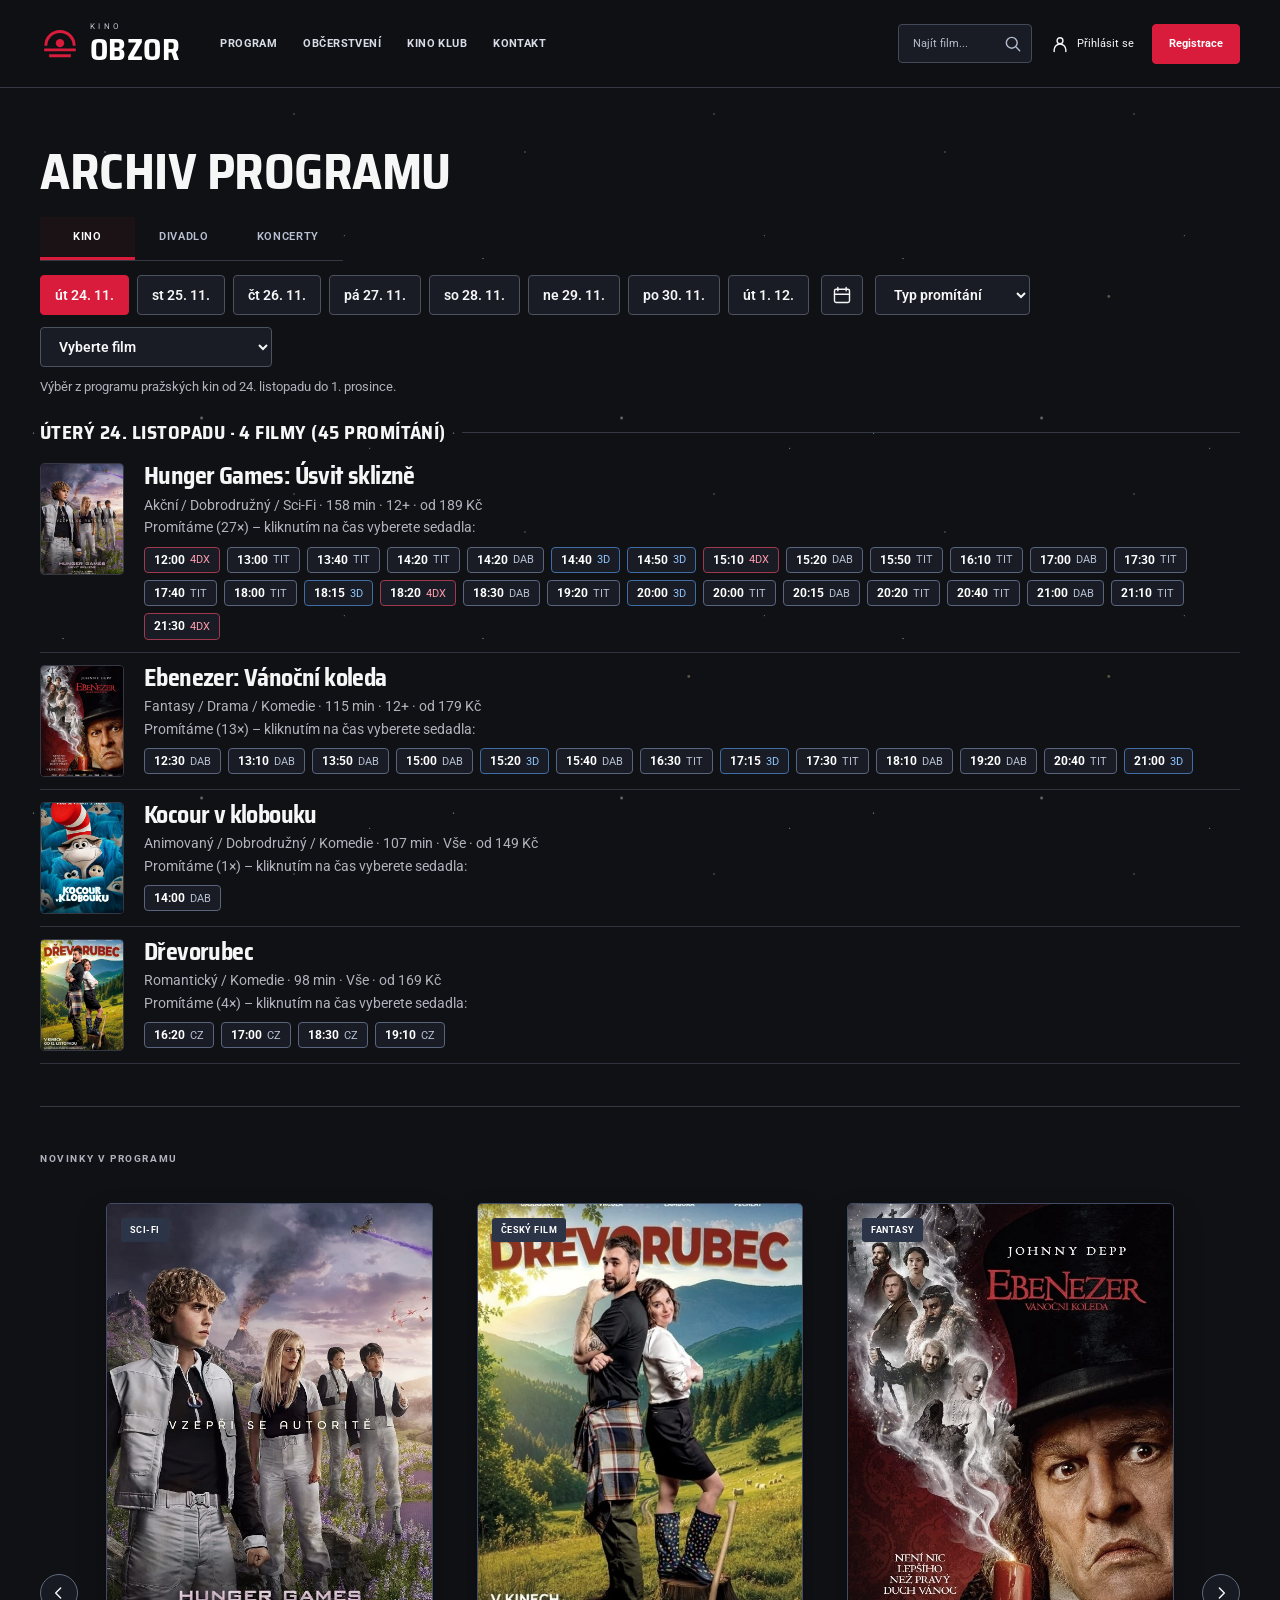
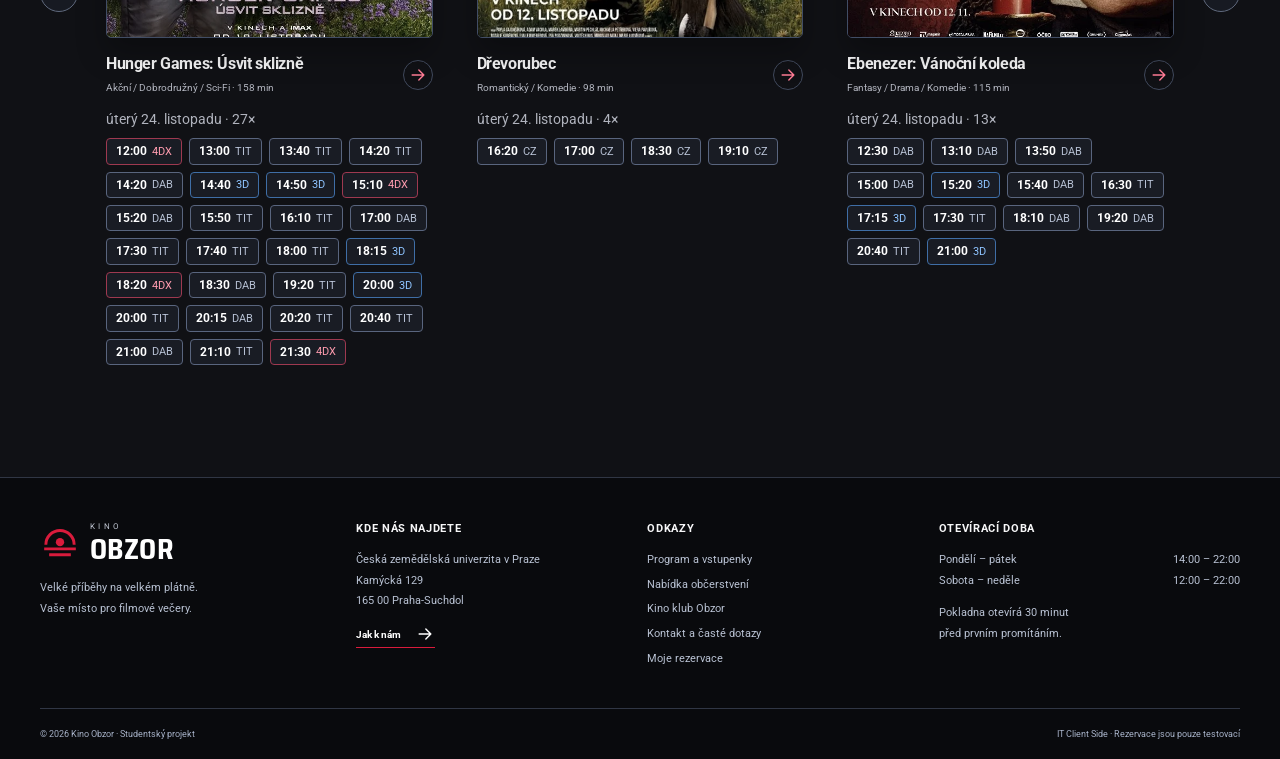
==== commit 64649f9e: "Update index.html" ====
--- a/index.html
+++ b/index.html
@@ -73,7 +73,6 @@
           <div class="section-top poster-head">
             <div>
               <span class="section-label muted">Novinky v programu</span>
-              <h2 id="poster-heading">Právě na plátně</h2>
             </div>
             <div class="carousel-controls">
               <button type="button" class="icon-btn" id="poster-prev" aria-label="Předchozí filmy">
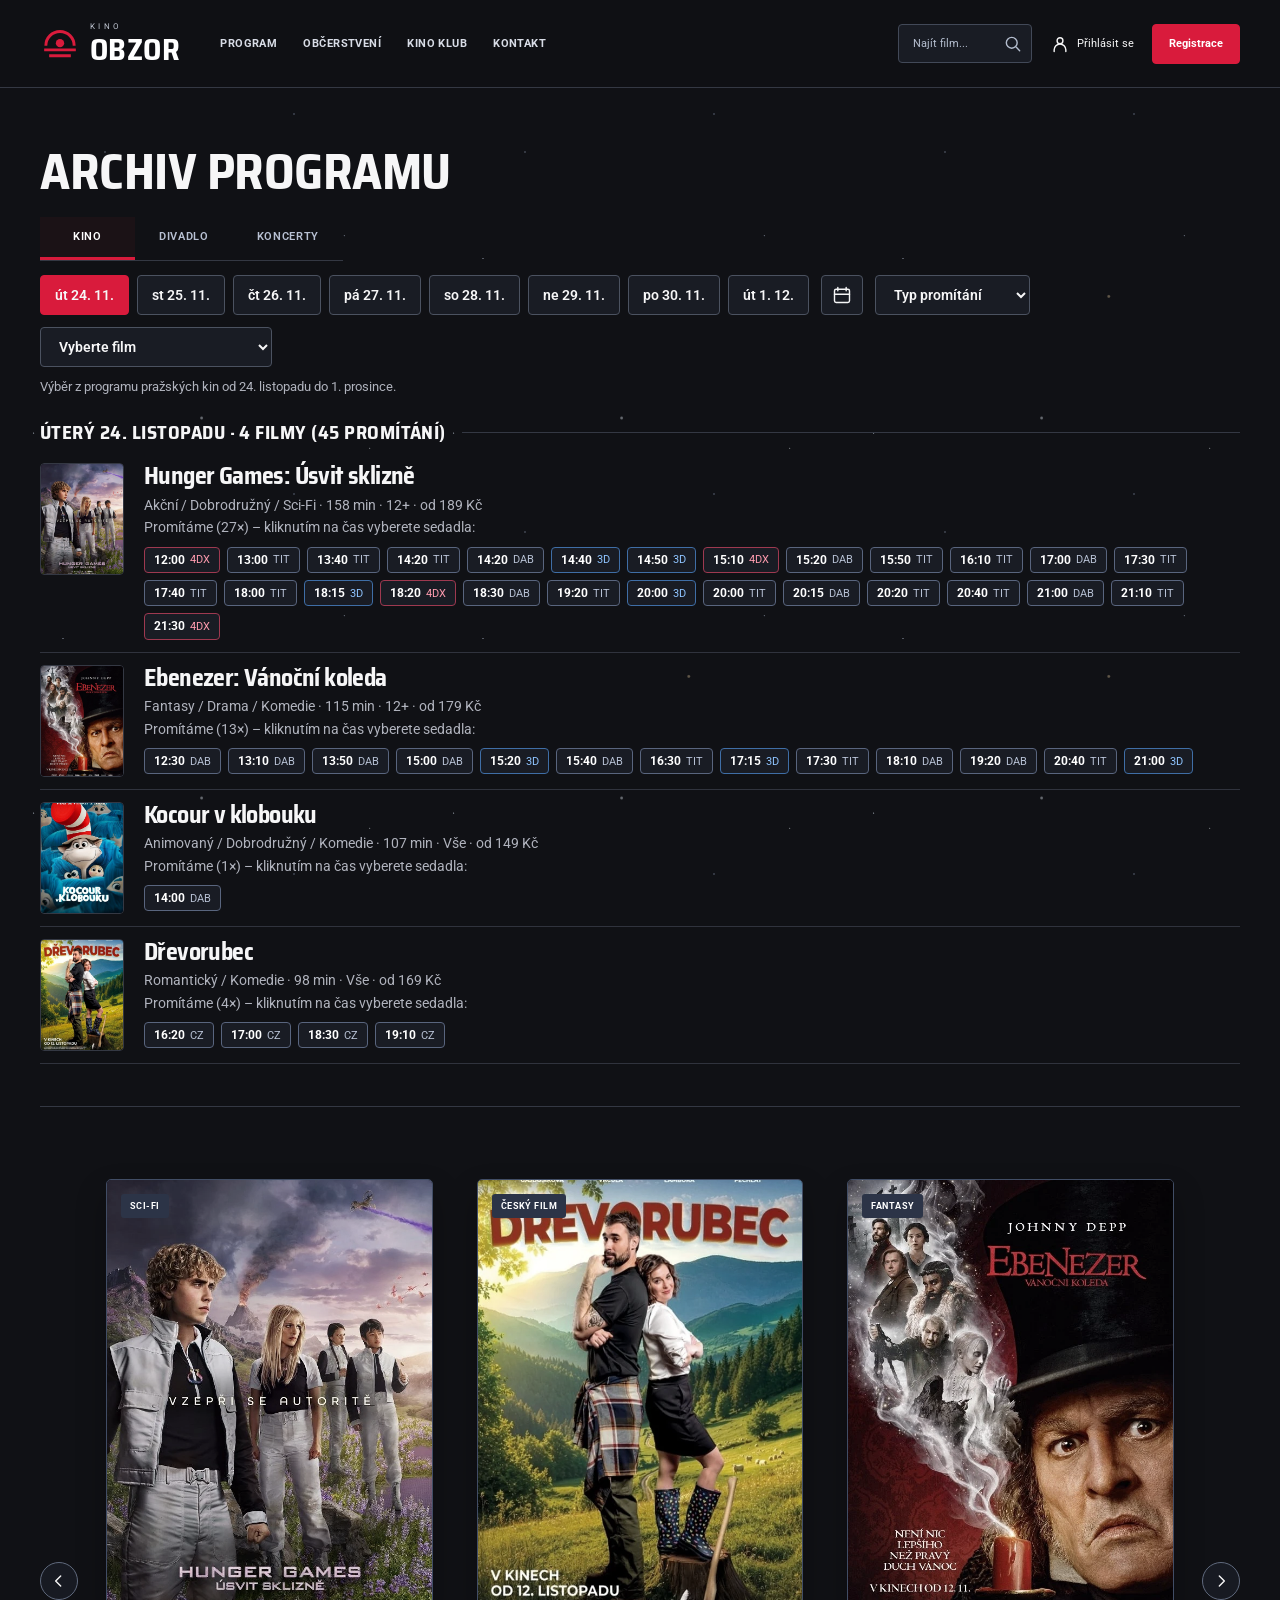
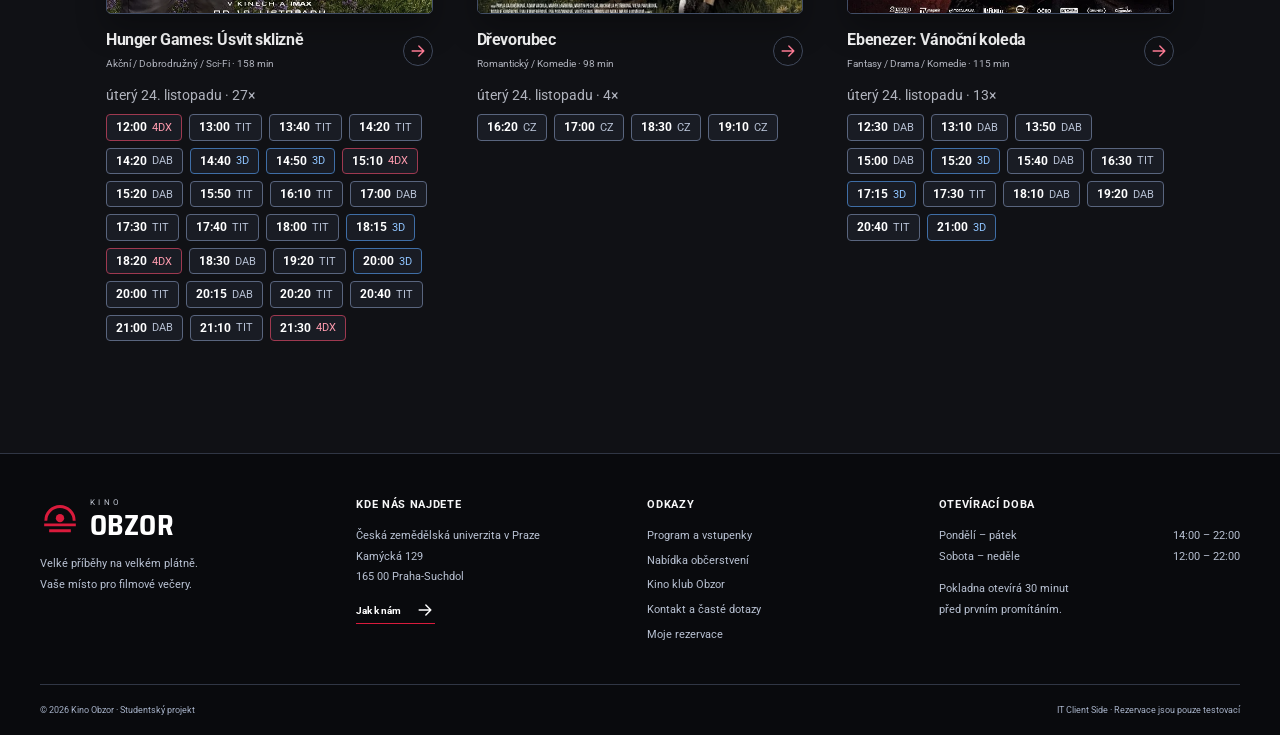
==== commit 2987cc98: "Update index.html" ====
--- a/index.html
+++ b/index.html
@@ -71,9 +71,6 @@
 
 <section class="poster-section">
           <div class="section-top poster-head">
-            <div>
-              <span class="section-label muted">Novinky v programu</span>
-            </div>
             <div class="carousel-controls">
               <button type="button" class="icon-btn" id="poster-prev" aria-label="Předchozí filmy">
                 <svg class="icon" viewBox="0 0 24 24">
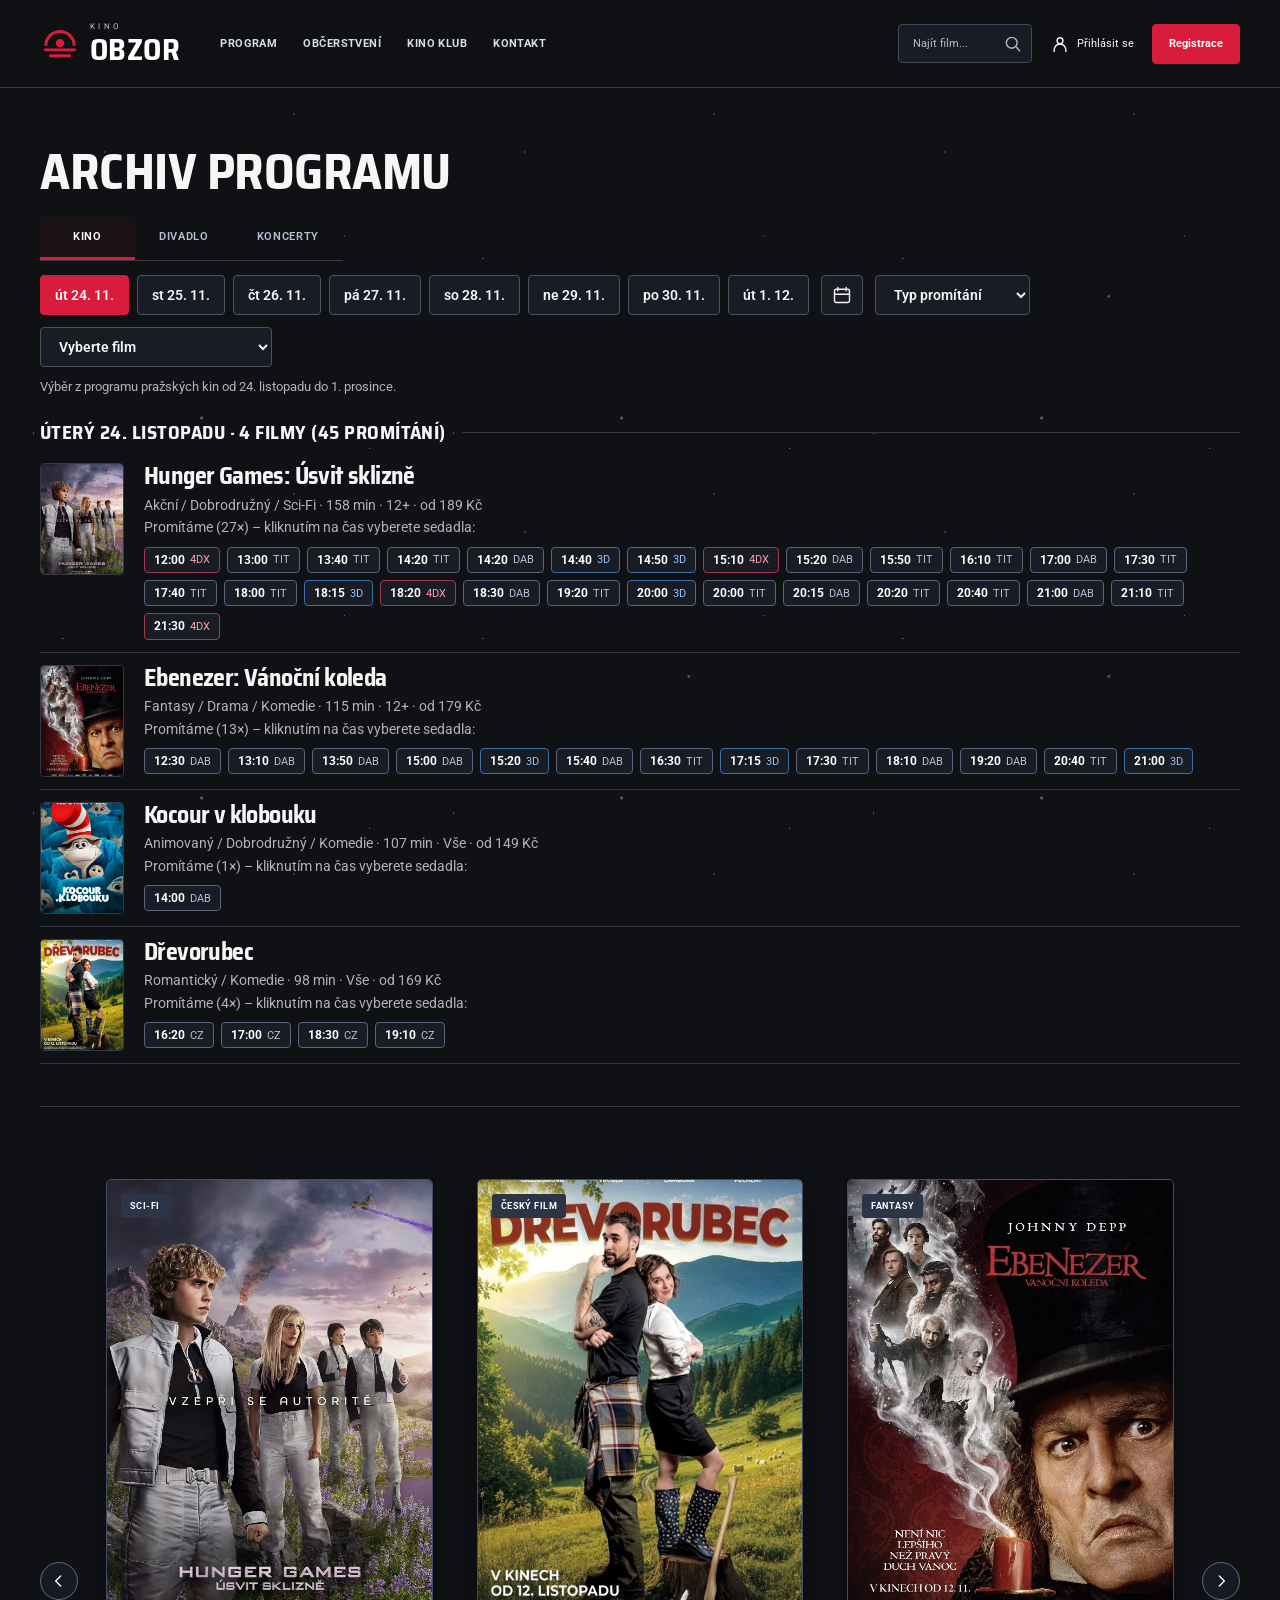
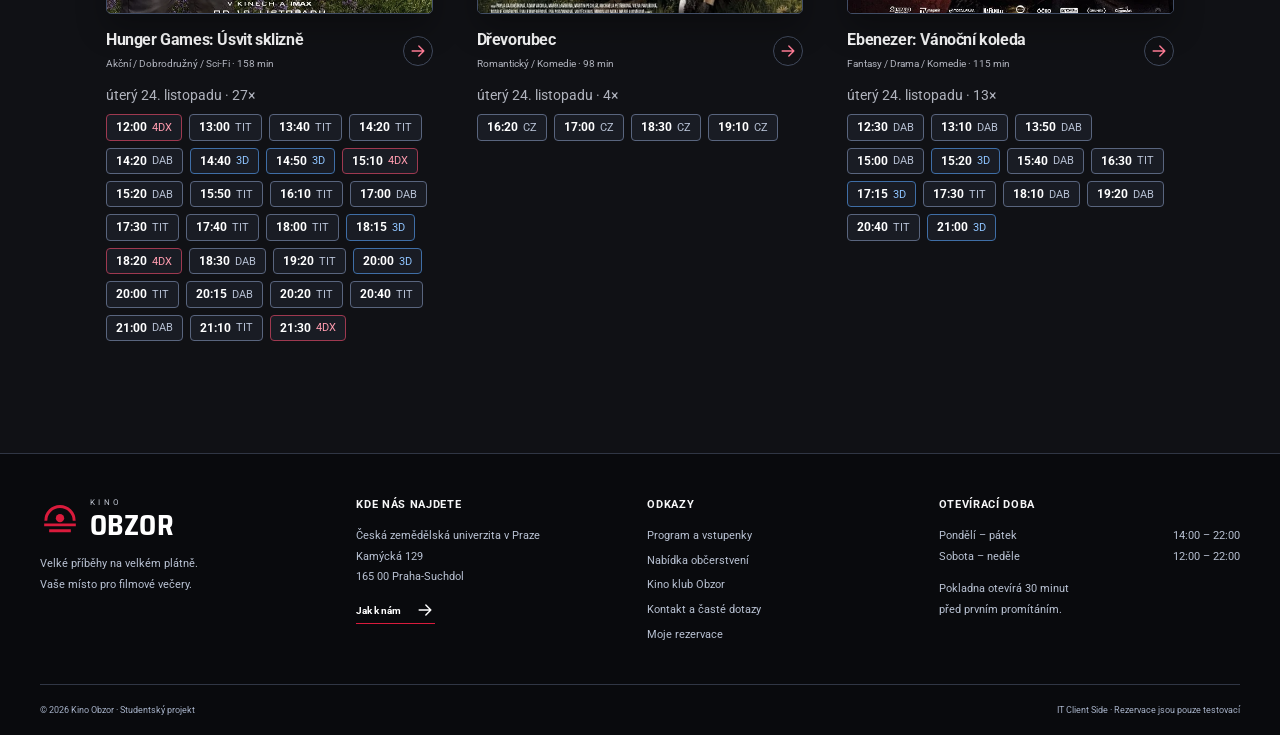
==== commit 40edd3bf: "Update index.html" ====
--- a/index.html
+++ b/index.html
@@ -86,8 +86,6 @@
           </div>
           <div class="poster-track" id="poster-track"></div>
         </section>
-
-
       </div>
     </main>
     <footer class="site-footer">
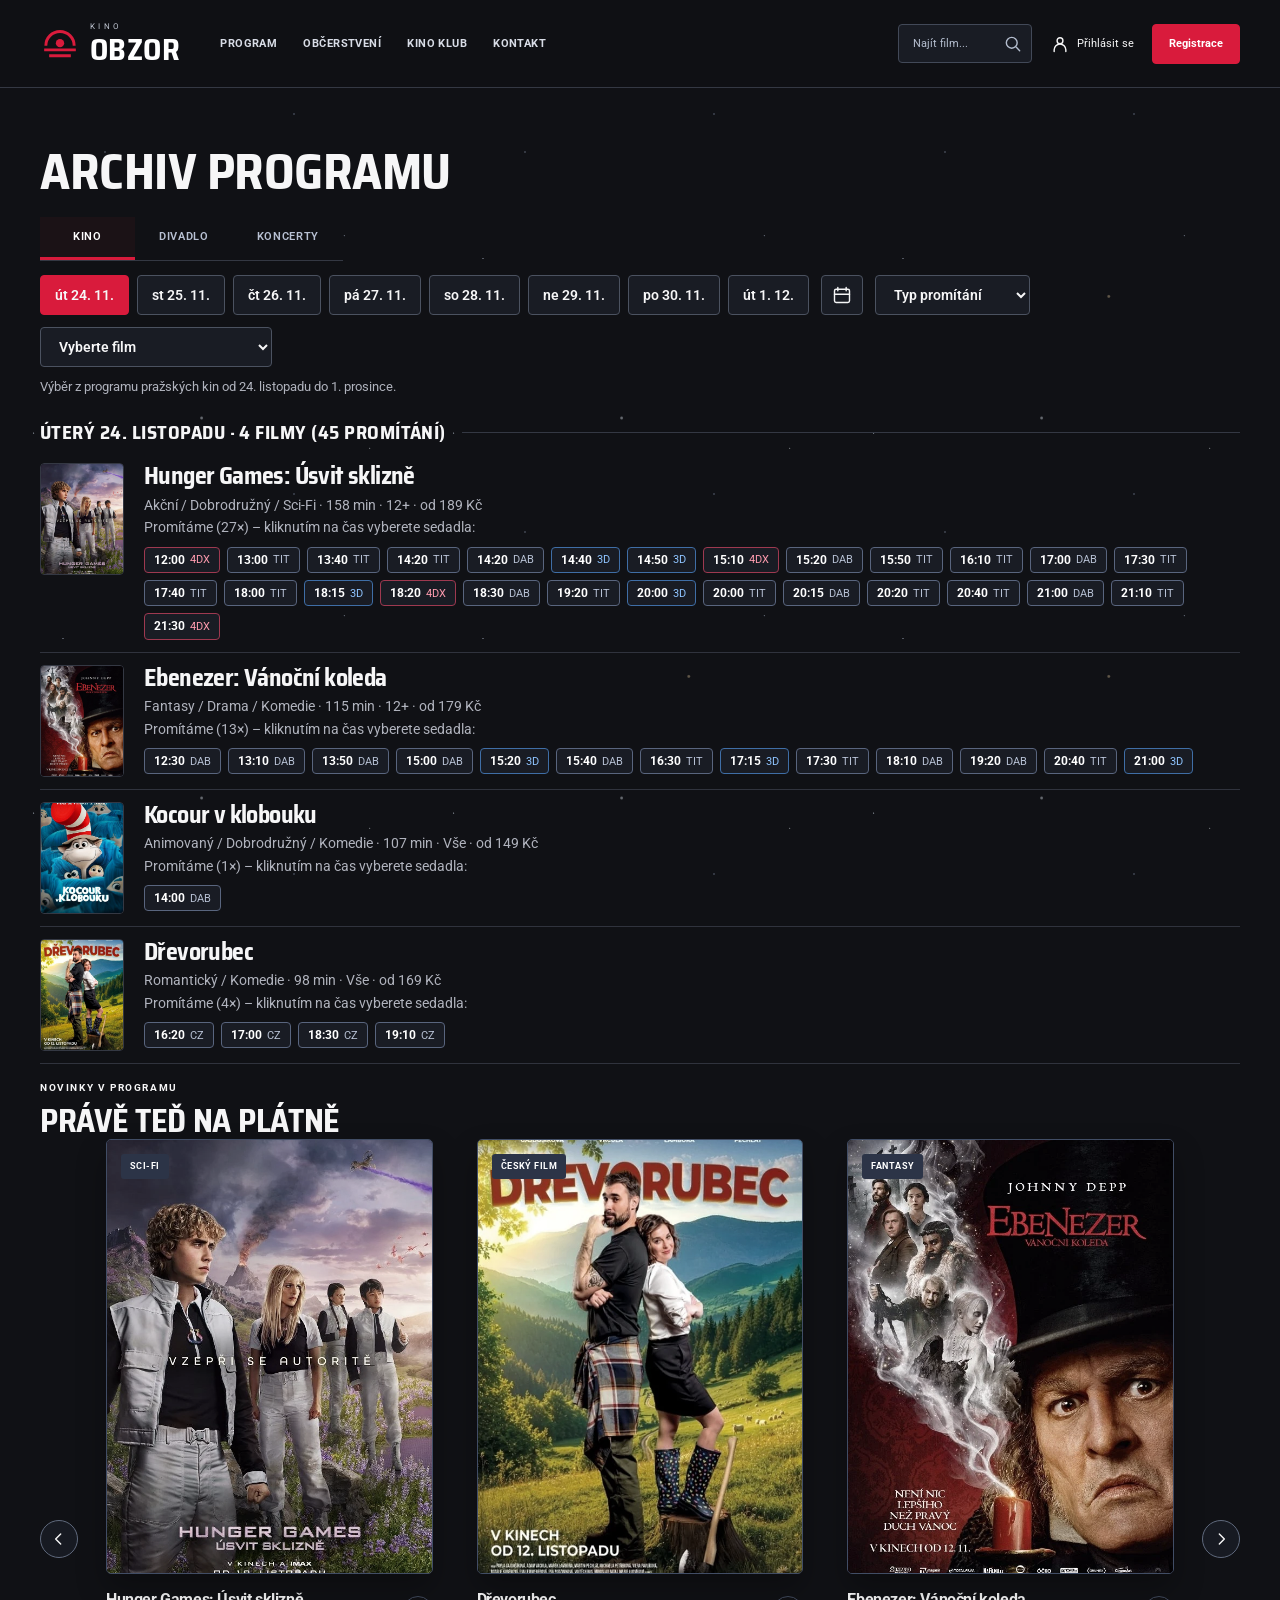
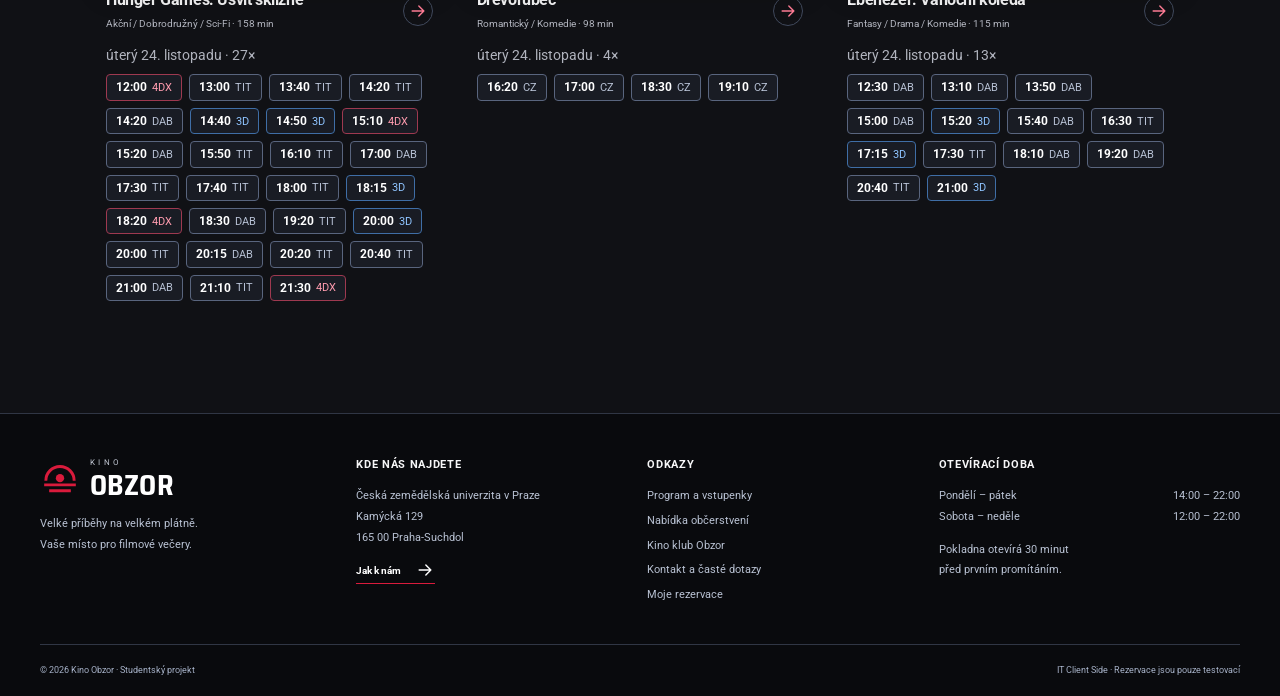
==== commit e04bf1e7: "Update index.html" ====
--- a/index.html
+++ b/index.html
@@ -71,6 +71,10 @@
 
 <section class="poster-section">
           <div class="section-top poster-head">
+            <div>
+            <span class="section-label">Novinky v programu</span>
+            <h2>Právě teď na plátně</h2>
+            </div>
             <div class="carousel-controls">
               <button type="button" class="icon-btn" id="poster-prev" aria-label="Předchozí filmy">
                 <svg class="icon" viewBox="0 0 24 24">
--- a/css/variant.css
+++ b/css/variant.css
@@ -1,4 +1,4 @@
-.schedule{padding:32px 0 24px;border-bottom:1px solid var(--border)}
+.schedule{padding:32px 0 0}
 .schedule h1{font-size:clamp(34px,4vw,50px);margin:0 0 18px}
 .tools,#day-tabs{display:flex;align-items:center;gap:8px;flex-wrap:wrap}
 .tools{gap:12px;margin-bottom:24px}
@@ -43,3 +43,15 @@
   .show-row > a:first-child{flex-basis:66px;width:66px;height:88px}
 }
 .poster-with-times{flex:0 0 100%;scroll-snap-align:center}
+
+#pages:empty {
+  display: none;
+}
+
+.schedule + .poster-section {
+  padding-top: 16px;
+}
+
+.schedule + .poster-section .poster-head {
+  margin-bottom: 0;
+}
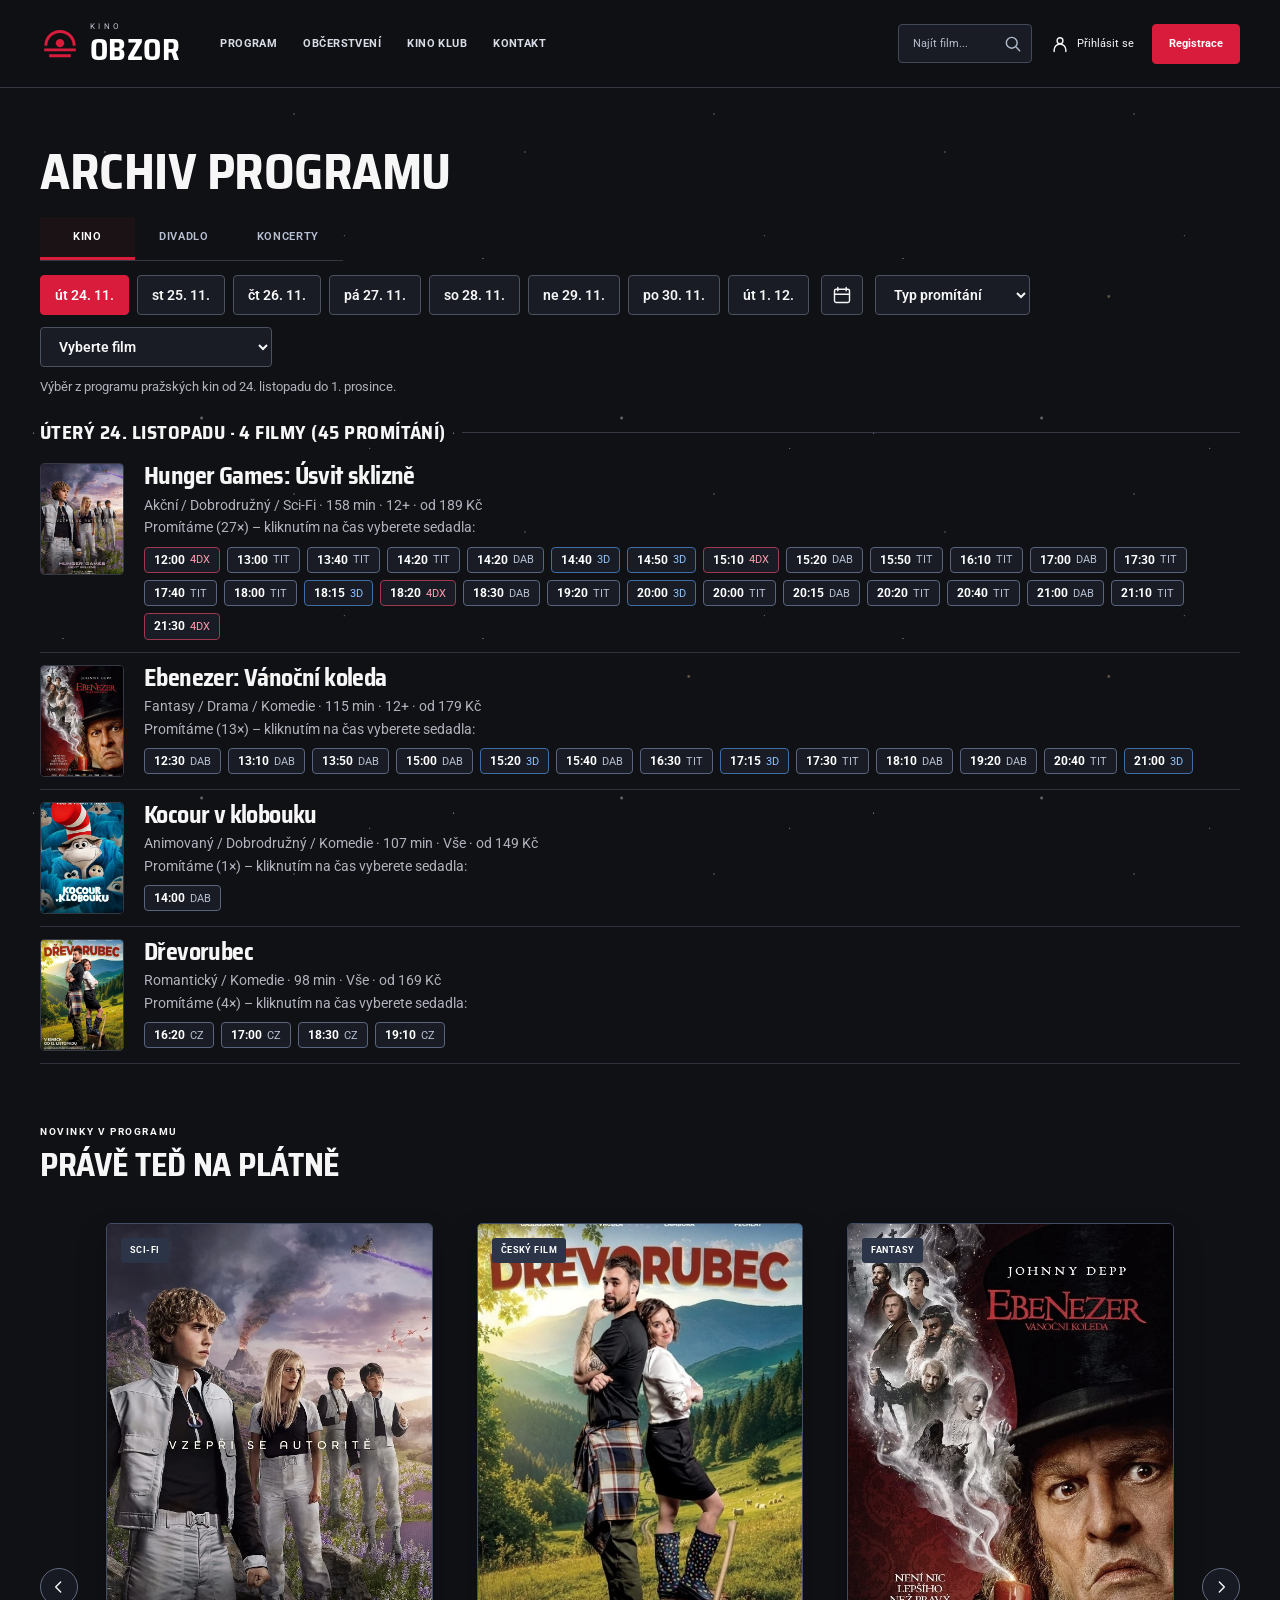
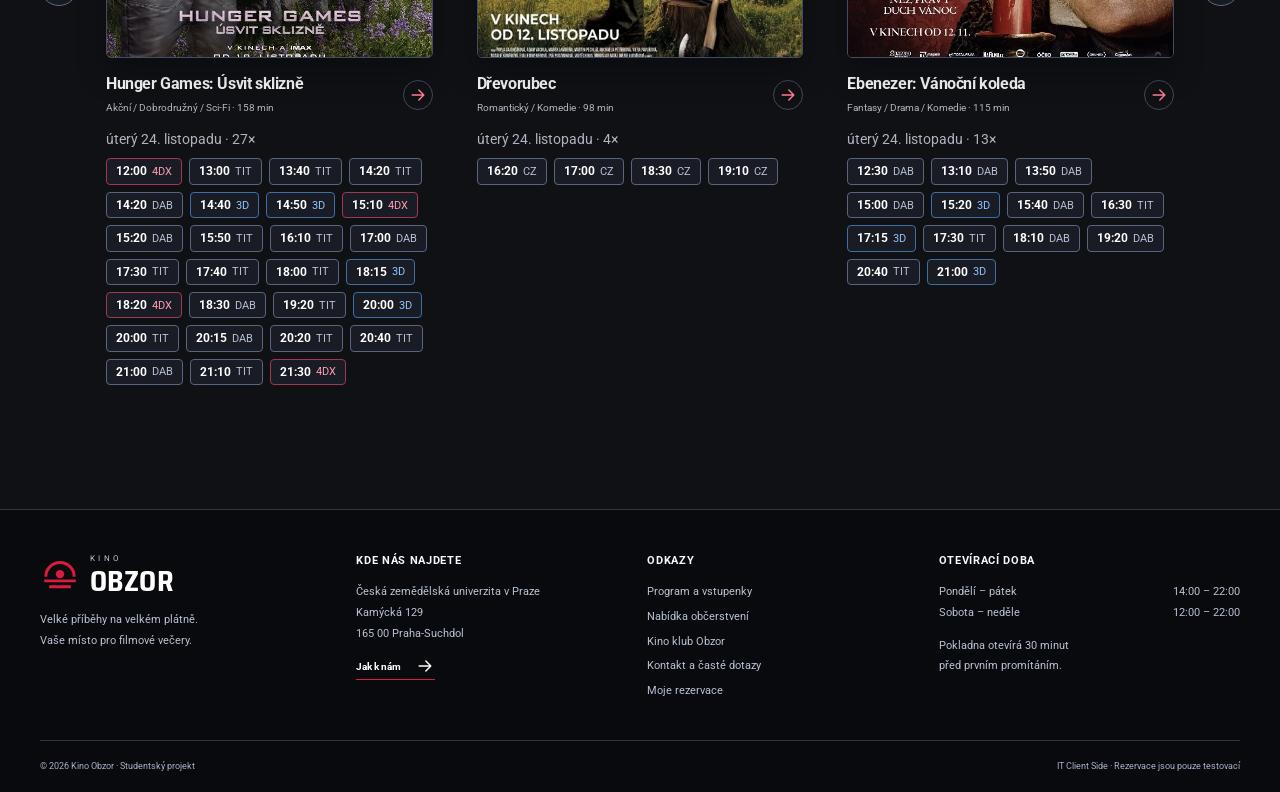
==== commit 14572f43: "Add files via upload" ====
--- a/index.html
+++ b/index.html
@@ -9,6 +9,15 @@
     <link rel="stylesheet" href="css/style.css">
     <script src="js/kino.js" defer></script>
     <script src="js/variant.js" defer></script><link rel="stylesheet" href="css/variant.css">
+    <style>
+      .poster-section {
+        padding-top: 60px !important;
+        padding-bottom: 60px !important;
+      }
+      .poster-section .poster-head {
+        margin-bottom: 40px !important;
+      }
+    </style>
   </head>
   <body class="page-index">
     <header class="site-header">
@@ -72,8 +81,8 @@
 <section class="poster-section">
           <div class="section-top poster-head">
             <div>
-            <span class="section-label">Novinky v programu</span>
-            <h2>Právě teď na plátně</h2>
+              <span class="section-label">Novinky v programu</span>
+              <h2>Právě teď na plátně</h2>
             </div>
             <div class="carousel-controls">
               <button type="button" class="icon-btn" id="poster-prev" aria-label="Předchozí filmy">
@@ -210,4 +219,4 @@
     </dialog>
     <div id="toast" class="toast" hidden></div>
   </body>
-</html>
+</html>
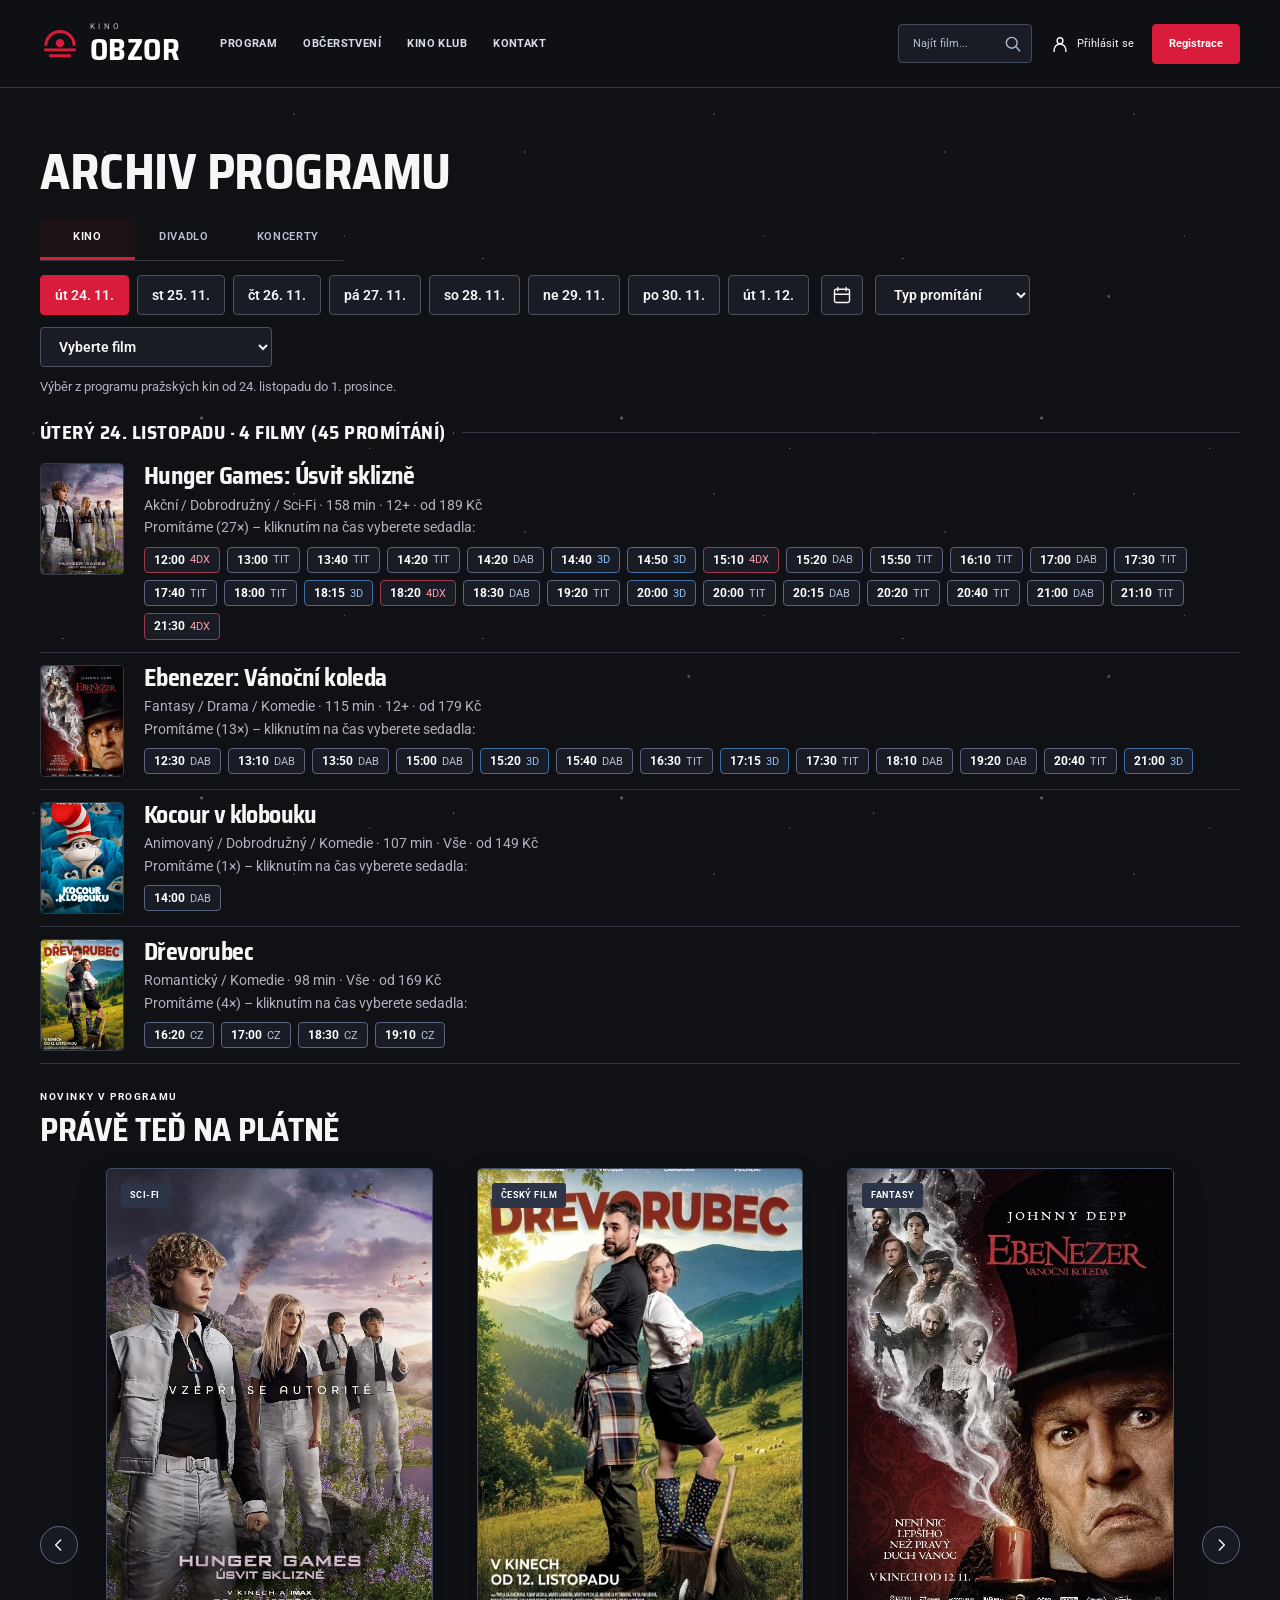
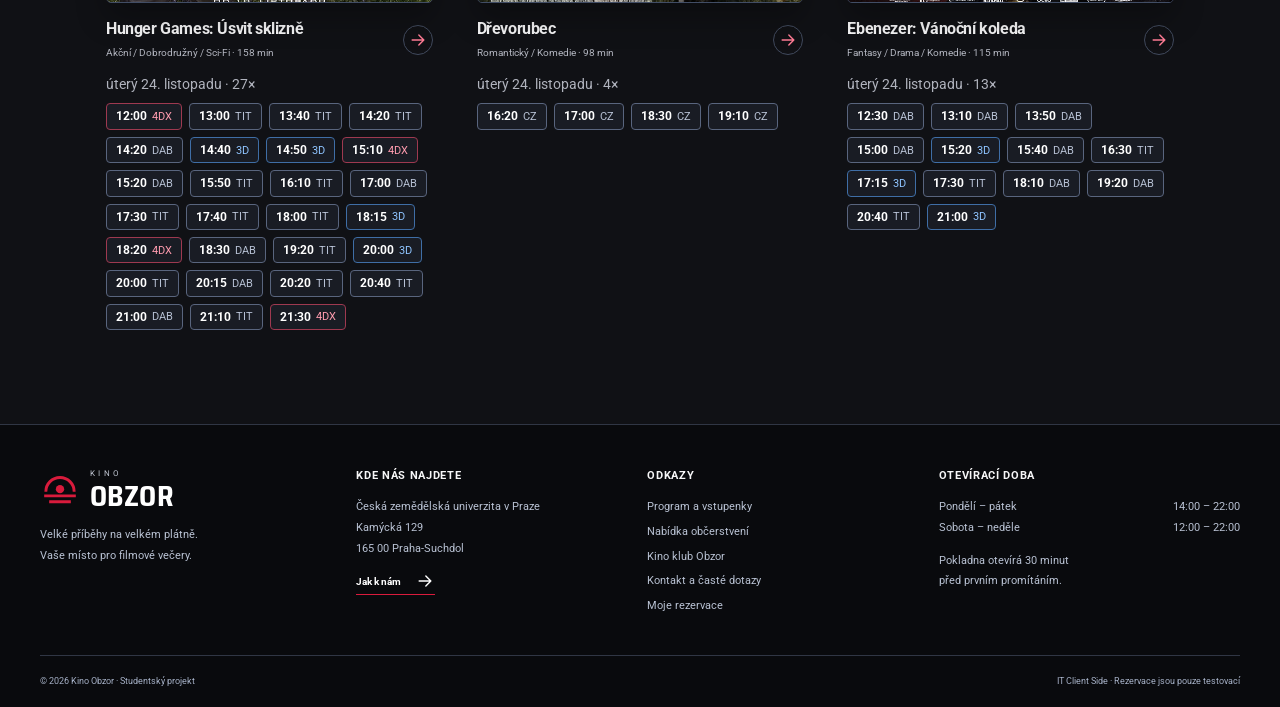
==== commit 16caf473: "Update index.html" ====
--- a/index.html
+++ b/index.html
@@ -10,14 +10,14 @@
     <script src="js/kino.js" defer></script>
     <script src="js/variant.js" defer></script><link rel="stylesheet" href="css/variant.css">
     <style>
-      .poster-section {
-        padding-top: 60px !important;
-        padding-bottom: 60px !important;
-      }
-      .poster-section .poster-head {
-        margin-bottom: 40px !important;
-      }
-    </style>
+    .poster-section {
+    padding-top: 25px !important;
+    padding-bottom: 30px !important;
+    }
+    .poster-section .poster-head {
+      margin-bottom: 20px !important;
+    }
+  </style>
   </head>
   <body class="page-index">
     <header class="site-header">
@@ -219,4 +219,4 @@
     </dialog>
     <div id="toast" class="toast" hidden></div>
   </body>
-</html>+</html>
